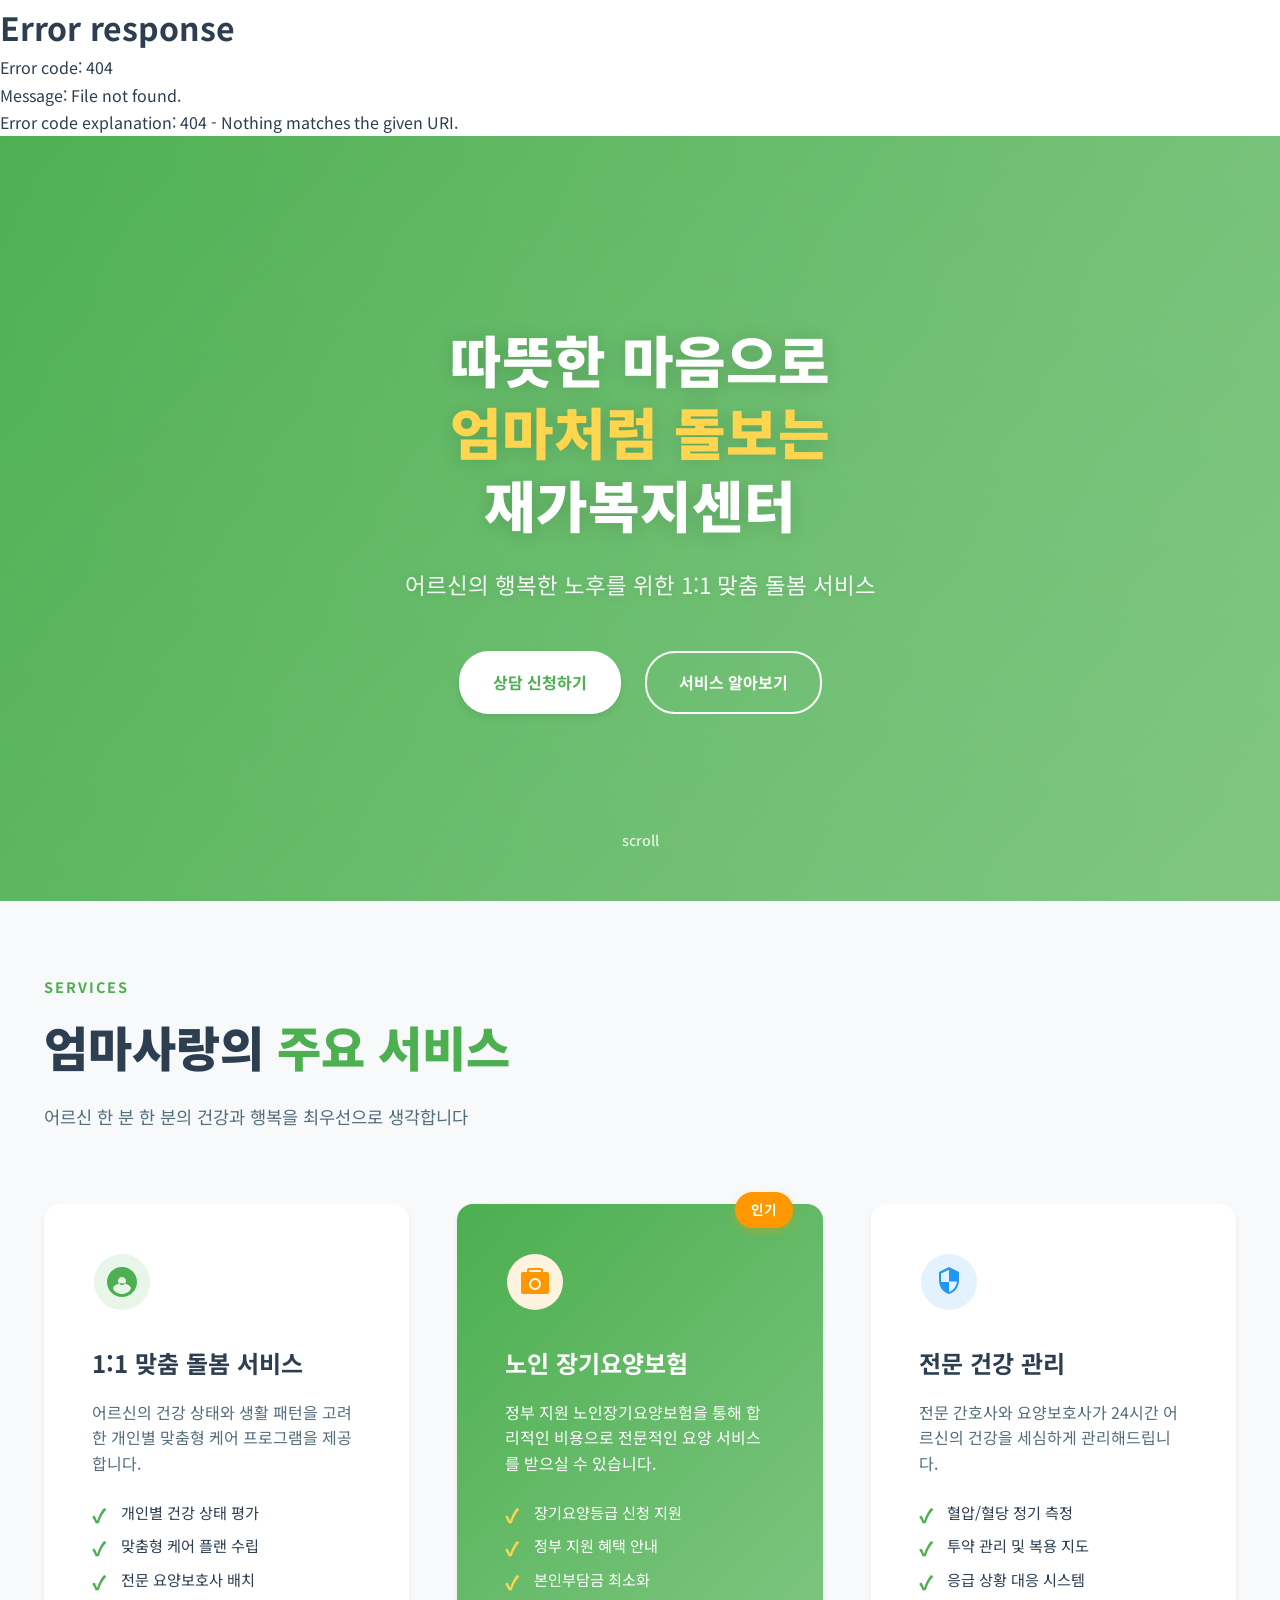
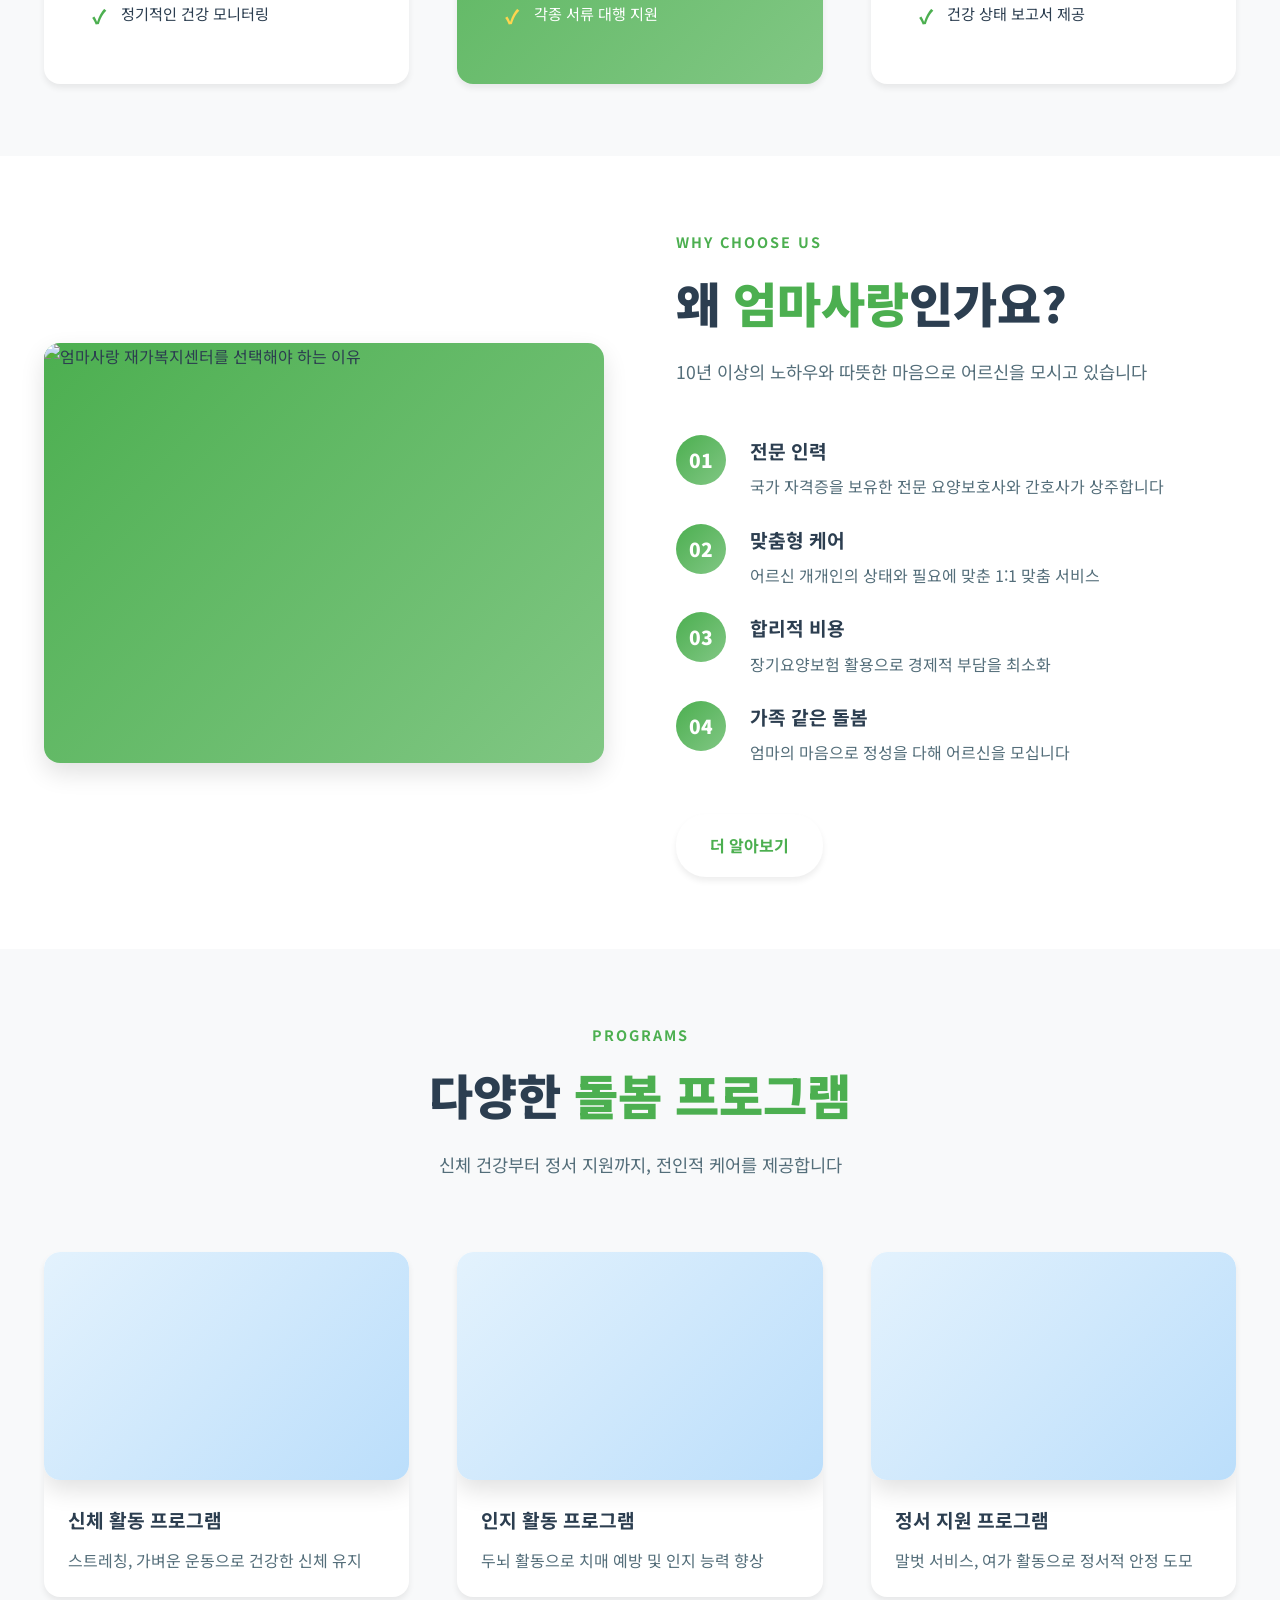
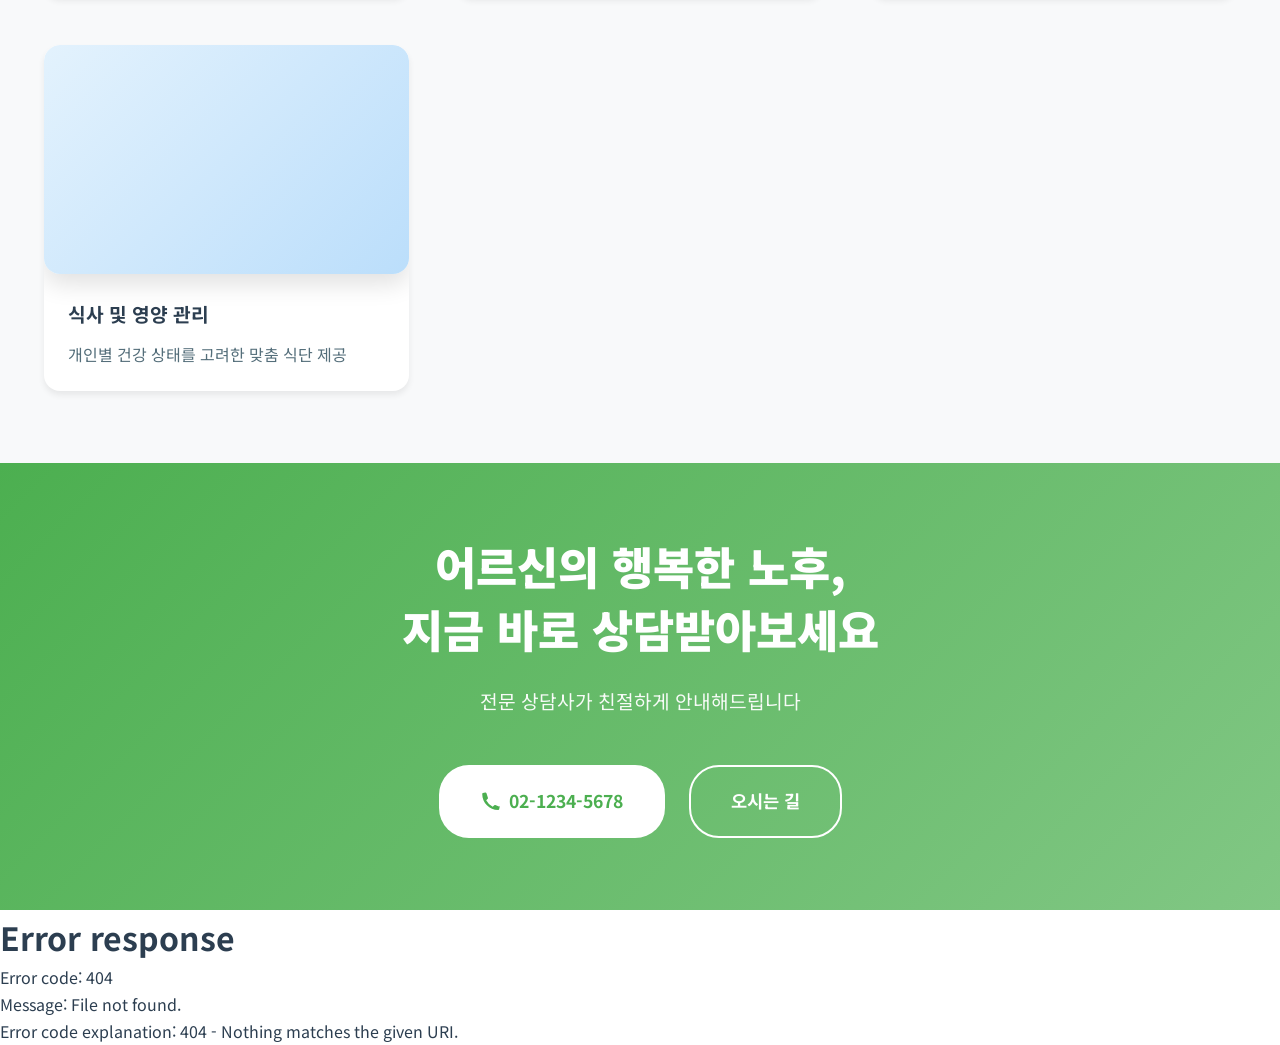
==== index.html @ 3d109913 "first commit" ====
<!DOCTYPE html>
<html lang="ko">
<head>
    <meta charset="UTF-8">
    <meta name="viewport" content="width=device-width, initial-scale=1.0">
    <title>엄마사랑 재가복지센터 - 따뜻한 돌봄, 행복한 노후</title>
    <meta name="description" content="1:1 맞춤 돌봄 서비스, 노인 장기요양보험 전문 센터">
    <link rel="stylesheet" href="css/styles.css">
    <link rel="preconnect" href="https://fonts.googleapis.com">
    <link rel="preconnect" href="https://fonts.gstatic.com" crossorigin>
    <link href="https://fonts.googleapis.com/css2?family=Noto+Sans+KR:wght@400;500;700;900&display=swap" rel="stylesheet">
</head>
<body>
    <!-- 헤더 (공통 컴포넌트: /partials/header.html 을 JS로 삽입) -->
    <div id="site-header"></div>

    <!-- 히어로 섹션 -->
    <section class="hero">
        <div class="hero-overlay"></div>
        <div class="hero-content">
            <h1 class="hero-title">
                따뜻한 마음으로<br>
                <span class="highlight">엄마처럼 돌보는</span><br>
                재가복지센터
            </h1>
            <p class="hero-subtitle">
                어르신의 행복한 노후를 위한 1:1 맞춤 돌봄 서비스
            </p>
            <div class="hero-buttons">
                <a href="/contact" class="btn btn-primary">상담 신청하기</a>
                <a href="/services" class="btn btn-outline">서비스 알아보기</a>
            </div>
        </div>
        <div class="scroll-indicator">
            <span>scroll</span>
        </div>
    </section>

    <!-- 주요 서비스 -->
    <section class="services-section">
        <div class="container">
            <div class="section-header">
                <span class="section-label">Services</span>
                <h2 class="section-title">엄마사랑의 <span class="highlight">주요 서비스</span></h2>
                <p class="section-description">
                    어르신 한 분 한 분의 건강과 행복을 최우선으로 생각합니다
                </p>
            </div>

            <div class="services-grid">
                <div class="service-card">
                    <div class="service-icon">
                        <svg width="60" height="60" viewBox="0 0 60 60" fill="none">
                            <circle cx="30" cy="30" r="28" fill="#E8F5E9"/>
                            <path d="M30 15C21.716 15 15 21.716 15 30C15 38.284 21.716 45 30 45C38.284 45 45 38.284 45 30C45 21.716 38.284 15 30 15ZM30 25C32.209 25 34 26.791 34 29C34 31.209 32.209 33 30 33C27.791 33 26 31.209 26 29C26 26.791 27.791 25 30 25ZM30 42C26 42 22.5 39.75 21 36.5C21.05 33.167 27.333 31.25 30 31.25C32.667 31.25 38.95 33.167 39 36.5C37.5 39.75 34 42 30 42Z" fill="#4CAF50"/>
                        </svg>
                    </div>
                    <h3 class="service-title">1:1 맞춤 돌봄 서비스</h3>
                    <p class="service-description">
                        어르신의 건강 상태와 생활 패턴을 고려한 개인별 맞춤형 케어 프로그램을 제공합니다.
                    </p>
                    <ul class="service-features">
                        <li>개인별 건강 상태 평가</li>
                        <li>맞춤형 케어 플랜 수립</li>
                        <li>전문 요양보호사 배치</li>
                        <li>정기적인 건강 모니터링</li>
                    </ul>
                </div>

                <div class="service-card featured">
                    <div class="featured-badge">인기</div>
                    <div class="service-icon">
                        <svg width="60" height="60" viewBox="0 0 60 60" fill="none">
                            <circle cx="30" cy="30" r="28" fill="#FFF3E0"/>
                            <path d="M42 20H38V18C38 16.895 37.105 16 36 16H24C22.895 16 22 16.895 22 18V20H18C16.895 20 16 20.895 16 22V40C16 41.105 16.895 42 18 42H42C43.105 42 44 41.105 44 40V22C44 20.895 43.105 20 42 20ZM24 18H36V20H24V18ZM30 38C26.686 38 24 35.314 24 32C24 28.686 26.686 26 30 26C33.314 26 36 28.686 36 32C36 35.314 33.314 38 30 38ZM30 28C27.791 28 26 29.791 26 32C26 34.209 27.791 36 30 36C32.209 36 34 34.209 34 32C34 29.791 32.209 28 30 28Z" fill="#FF9800"/>
                        </svg>
                    </div>
                    <h3 class="service-title">노인 장기요양보험</h3>
                    <p class="service-description">
                        정부 지원 노인장기요양보험을 통해 합리적인 비용으로 전문적인 요양 서비스를 받으실 수 있습니다.
                    </p>
                    <ul class="service-features">
                        <li>장기요양등급 신청 지원</li>
                        <li>정부 지원 혜택 안내</li>
                        <li>본인부담금 최소화</li>
                        <li>각종 서류 대행 지원</li>
                    </ul>
                </div>

                <div class="service-card">
                    <div class="service-icon">
                        <svg width="60" height="60" viewBox="0 0 60 60" fill="none">
                            <circle cx="30" cy="30" r="28" fill="#E3F2FD"/>
                            <path d="M30 15L20 20V28C20 34.5 24 40.5 30 42C36 40.5 40 34.5 40 28V20L30 15ZM30 29.5H38C37.5 34 35 38 30 40V30H22V21.5L30 17.75V29.5Z" fill="#2196F3"/>
                        </svg>
                    </div>
                    <h3 class="service-title">전문 건강 관리</h3>
                    <p class="service-description">
                        전문 간호사와 요양보호사가 24시간 어르신의 건강을 세심하게 관리해드립니다.
                    </p>
                    <ul class="service-features">
                        <li>혈압/혈당 정기 측정</li>
                        <li>투약 관리 및 복용 지도</li>
                        <li>응급 상황 대응 시스템</li>
                        <li>건강 상태 보고서 제공</li>
                    </ul>
                </div>
            </div>
        </div>
    </section>

    <!-- 왜 엄마사랑인가 -->
    <section class="why-section">
        <div class="container">
            <div class="why-content">
                <div class="why-image">
                    <div class="image-placeholder">
                        <!-- 여기에 요양보호사와 어르신이 함께 웃고 있는 이미지 -->
                        <img src="images/why-us.jpg" alt="엄마사랑 재가복지센터를 선택해야 하는 이유" class="placeholder-img">
                    </div>
                </div>
                <div class="why-text">
                    <span class="section-label">Why Choose Us</span>
                    <h2 class="section-title">왜 <span class="highlight">엄마사랑</span>인가요?</h2>
                    <p class="section-description">
                        10년 이상의 노하우와 따뜻한 마음으로 어르신을 모시고 있습니다
                    </p>

                    <div class="why-features">
                        <div class="why-feature">
                            <div class="feature-number">01</div>
                            <div class="feature-content">
                                <h4>전문 인력</h4>
                                <p>국가 자격증을 보유한 전문 요양보호사와 간호사가 상주합니다</p>
                            </div>
                        </div>
                        <div class="why-feature">
                            <div class="feature-number">02</div>
                            <div class="feature-content">
                                <h4>맞춤형 케어</h4>
                                <p>어르신 개개인의 상태와 필요에 맞춘 1:1 맞춤 서비스</p>
                            </div>
                        </div>
                        <div class="why-feature">
                            <div class="feature-number">03</div>
                            <div class="feature-content">
                                <h4>합리적 비용</h4>
                                <p>장기요양보험 활용으로 경제적 부담을 최소화</p>
                            </div>
                        </div>
                        <div class="why-feature">
                            <div class="feature-number">04</div>
                            <div class="feature-content">
                                <h4>가족 같은 돌봄</h4>
                                <p>엄마의 마음으로 정성을 다해 어르신을 모십니다</p>
                            </div>
                        </div>
                    </div>

                    <a href="/about" class="btn btn-primary">더 알아보기</a>
                </div>
            </div>
        </div>
    </section>

    <!-- 프로그램 -->
    <section class="programs-section">
        <div class="container">
            <div class="section-header centered">
                <span class="section-label">Programs</span>
                <h2 class="section-title">다양한 <span class="highlight">돌봄 프로그램</span></h2>
                <p class="section-description">
                    신체 건강부터 정서 지원까지, 전인적 케어를 제공합니다
                </p>
            </div>

            <div class="programs-grid">
                <div class="program-card">
                    <div class="program-image">
                        <div class="image-placeholder">
                            <!-- 신체활동 이미지 -->
                        </div>
                    </div>
                    <div class="program-content">
                        <h3>신체 활동 프로그램</h3>
                        <p>스트레칭, 가벼운 운동으로 건강한 신체 유지</p>
                    </div>
                </div>

                <div class="program-card">
                    <div class="program-image">
                        <div class="image-placeholder">
                            <!-- 인지활동 이미지 -->
                        </div>
                    </div>
                    <div class="program-content">
                        <h3>인지 활동 프로그램</h3>
                        <p>두뇌 활동으로 치매 예방 및 인지 능력 향상</p>
                    </div>
                </div>

                <div class="program-card">
                    <div class="program-image">
                        <div class="image-placeholder">
                            <!-- 정서지원 이미지 -->
                        </div>
                    </div>
                    <div class="program-content">
                        <h3>정서 지원 프로그램</h3>
                        <p>말벗 서비스, 여가 활동으로 정서적 안정 도모</p>
                    </div>
                </div>

                <div class="program-card">
                    <div class="program-image">
                        <div class="image-placeholder">
                            <!-- 식사지원 이미지 -->
                        </div>
                    </div>
                    <div class="program-content">
                        <h3>식사 및 영양 관리</h3>
                        <p>개인별 건강 상태를 고려한 맞춤 식단 제공</p>
                    </div>
                </di
            </div>
        </div>
    </section>

    <!-- CTA 섹션 -->
    <section class="cta-section">
        <div class="container">
            <div class="cta-content">
                <h2 class="cta-title">어르신의 행복한 노후,<br>지금 바로 상담받아보세요</h2>
                <p class="cta-description">전문 상담사가 친절하게 안내해드립니다</p>
                <div class="cta-buttons">
                    <a href="tel:02-1234-5678" class="btn btn-large btn-white">
                        <svg width="20" height="20" viewBox="0 0 20 20" fill="currentColor">
                            <path d="M17.924 15.617l-3.588-1.537a1 1 0 00-1.068.165l-1.555 1.555a15.432 15.432 0 01-6.513-6.513l1.555-1.555a1 1 0 00.165-1.068L5.383 2.076a1 1 0 00-1.068-.465L1.924 2.076a1 1 0 00-.689.948c0 8.837 7.163 16 16 16a1 1 0 00.948-.689l.465-2.391a1 1 0 00-.465-1.068z"/>
                        </svg>
                        02-1234-5678
                    </a>
                    <a href="/contact" class="btn btn-large btn-outline-white">오시는 길</a>
                </div>
            </div>
        </div>
    </section>

    <!-- 푸터 (공통 컴포넌트: /partials/footer.html 을 JS로 삽입) -->
    <div id="site-footer"></div>

    <script src="js/script.js"></script>
</body>
</html>
---- css/styles.css ----
/* ========================================
   엄마사랑 재가복지센터 - 메인 스타일시트
   ======================================== */

/* CSS 변수 정의 */
:root {
    /* 색상 팔레트 */
    --primary-color: #4CAF50;        /* 메인 그린 - 생명, 건강 */
    --primary-dark: #388E3C;         /* 진한 그린 */
    --primary-light: #81C784;        /* 연한 그린 */
    --secondary-color: #FF9800;      /* 오렌지 - 따뜻함 */
    --accent-color: #2196F3;         /* 블루 - 신뢰 */

    /* 텍스트 색상 */
    --text-dark: #2C3E50;
    --text-medium: #546E7A;
    --text-light: #78909C;

    /* 배경 색상 */
    --bg-light: #F8F9FA;
    --bg-white: #FFFFFF;
    --bg-gray: #ECEFF1;

    /* 그라데이션 */
    --gradient-primary: linear-gradient(135deg, #4CAF50 0%, #81C784 100%);
    --gradient-warm: linear-gradient(135deg, #FF9800 0%, #FFB74D 100%);

    /* 간격 */
    --spacing-xs: 0.5rem;
    --spacing-sm: 1rem;
    --spacing-md: 1.5rem;
    --spacing-lg: 3rem;
    --spacing-xl: 4.5rem;

    /* 타이포그래피 */
    --font-main: 'Noto Sans KR', -apple-system, BlinkMacSystemFont, sans-serif;

    /* 기타 */
    --border-radius: 8px;
    --border-radius-large: 16px;
    --border-radius-pill: 30px;
    --transition: all 0.3s cubic-bezier(0.4, 0, 0.2, 1);
    --box-shadow: 0 4px 6px rgba(0, 0, 0, 0.07);
    --box-shadow-hover: 0 10px 25px rgba(0, 0, 0, 0.12);
}

/* 리셋 & 기본 스타일 */
* {
    margin: 0;
    padding: 0;
    box-sizing: border-box;
}

html {
    scroll-behavior: smooth;
    font-size: 16px;
}

body {
    font-family: var(--font-main);
    font-size: 1rem;
    line-height: 1.7;
    color: var(--text-dark);
    background-color: var(--bg-white);
    -webkit-font-smoothing: antialiased;
    -moz-osx-font-smoothing: grayscale;
}

img {
    max-width: 100%;
    height: auto;
    display: block;
}

a {
    text-decoration: none;
    color: inherit;
    transition: var(--transition);
}

ul, ol {
    list-style: none;
}

button {
    font-family: inherit;
    border: none;
    cursor: pointer;
    transition: var(--transition);
}

/* 컨테이너 */
.container {
    max-width: 1240px;
    margin: 0 auto;
    padding: 0 var(--spacing-md);
}

/* ========================================
   헤더
   ======================================== */
.site-header {
    position: sticky;
    top: 0;
    z-index: 1000;
    background: var(--bg-white);
    box-shadow: 0 2px 8px rgba(0, 0, 0, 0.08);
    transition: var(--transition);
}

.header-content {
    display: flex;
    justify-content: space-between;
    align-items: center;
    padding: 1.2rem 0;
}

.logo-image {
    height: 80px;
    width: auto;
    object-fit: contain;
}

.main-nav {
    display: flex;
    align-items: center;
}

.nav-menu {
    display: flex;
    gap: 2rem;
}

.nav-link {
    font-size: 1.25rem;
    font-weight: 600;
    color: var(--text-dark);
    padding: 0.5rem 1rem;
    border-radius: var(--border-radius);
    position: relative;
}

.nav-link::after {
    content: '';
    position: absolute;
    bottom: 0;
    left: 50%;
    transform: translateX(-50%) scaleX(0);
    width: 80%;
    height: 3px;
    background: var(--gradient-primary);
    border-radius: 2px;
    transition: transform 0.3s ease;
}

.nav-link:hover, .nav-link.active {
    color: var(--primary-color);
}

.nav-link:hover::after, .nav-link.active::after {
    transform: translateX(-50%) scaleX(1);
}

/* 모바일 메뉴 토글 */
.mobile-menu-toggle {
    display: none;
    flex-direction: column;
    gap: 5px;
    background: transparent;
    padding: 0.5rem;
}

.mobile-menu-toggle span {
    width: 28px;
    height: 3px;
    background: var(--text-dark);
    border-radius: 2px;
    transition: var(--transition);
}

/* ========================================
   히어로 섹션
   ======================================== */
.hero {
    position: relative;
    min-height: 85vh;
    display: flex;
    align-items: center;
    justify-content: center;
    background:
        linear-gradient(135deg, rgba(76, 175, 80, 0.9) 0%, rgba(129, 199, 132, 0.85) 100%),
        url('../images/hero-bg.jpg') center/cover no-repeat;
    background-color: var(--primary-color);
    overflow: hidden;
}

.hero-overlay {
    position: absolute;
    inset: 0;
    background: radial-gradient(circle at top right, rgba(255, 255, 255, 0.1), transparent);
}

.hero-content {
    position: relative;
    z-index: 2;
    text-align: center;
    color: white;
    max-width: 900px;
    padding: var(--spacing-lg) var(--spacing-md);
}

.hero-title {
    font-size: clamp(2rem, 5vw, 3.5rem);
    font-weight: 900;
    line-height: 1.3;
    margin-bottom: var(--spacing-md);
    text-shadow: 0 2px 20px rgba(0, 0, 0, 0.15);
}

.hero-title .highlight {
    position: relative;
    display: inline-block;
    color: #FFD54F;
}

.hero-subtitle {
    font-size: clamp(1.1rem, 2vw, 1.4rem);
    font-weight: 400;
    opacity: 0.95;
    margin-bottom: var(--spacing-lg);
    text-shadow: 0 1px 10px rgba(0, 0, 0, 0.1);
}

.hero-buttons {
    display: flex;
    gap: var(--spacing-md);
    justify-content: center;
    flex-wrap: wrap;
}

.scroll-indicator {
    position: absolute;
    bottom: 3rem;
    left: 50%;
    transform: translateX(-50%);
    color: white;
    font-size: 0.9rem;
    font-weight: 500;
    opacity: 0.8;
    animation: bounce 2s infinite;
}

@keyframes bounce {
    0%, 100% { transform: translateX(-50%) translateY(0); }
    50% { transform: translateX(-50%) translateY(-10px); }
}

/* ========================================
   버튼 스타일
   ======================================== */
.btn {
    display: inline-flex;
    align-items: center;
    gap: 0.5rem;
    padding: 1rem 2rem;
    font-size: 1rem;
    font-weight: 700;
    border-radius: var(--border-radius-pill);
    transition: var(--transition);
    cursor: pointer;
    border: 2px solid transparent;
}

.btn-primary {
    background: var(--bg-white);
    color: var(--primary-color);
    box-shadow: var(--box-shadow);
}

.btn-primary:hover {
    transform: translateY(-2px);
    box-shadow: var(--box-shadow-hover);
    background: var(--primary-light);
    color: white;
}

.btn-outline {
    background: transparent;
    color: white;
    border-color: white;
}

.btn-outline:hover {
    background: white;
    color: var(--primary-color);
}

.btn-large {
    padding: 1.2rem 2.5rem;
    font-size: 1.1rem;
}

.btn-white {
    background: white;
    color: var(--primary-color);
}

.btn-white:hover {
    background: var(--primary-color);
    color: white;
}

.btn-outline-white {
    background: transparent;
    color: white;
    border-color: white;
}

.btn-outline-white:hover {
    background: white;
    color: var(--primary-color);
}

/* ========================================
   섹션 공통 스타일
   ======================================== */
.section-header {
    max-width: 700px;
    margin-bottom: var(--spacing-xl);
}

.section-header.centered {
    text-align: center;
    margin-left: auto;
    margin-right: auto;
}

.section-label {
    display: inline-block;
    font-size: 0.9rem;
    font-weight: 700;
    text-transform: uppercase;
    letter-spacing: 2px;
    color: var(--primary-color);
    margin-bottom: var(--spacing-sm);
}

.section-title {
    font-size: clamp(2rem, 4vw, 3rem);
    font-weight: 900;
    color: var(--text-dark);
    line-height: 1.3;
    margin-bottom: var(--spacing-md);
}

.section-title .highlight {
    color: var(--primary-color);
    position: relative;
}

.section-description {
    font-size: 1.1rem;
    color: var(--text-medium);
    line-height: 1.7;
}

/* ========================================
   서비스 섹션
   ======================================== */
.services-section {
    padding: var(--spacing-xl) 0;
    background: var(--bg-light);
}

.services-grid {
    display: grid;
    grid-template-columns: repeat(auto-fit, minmax(320px, 1fr));
    gap: var(--spacing-lg);
}

.service-card {
    position: relative;
    background: white;
    padding: var(--spacing-lg);
    border-radius: var(--border-radius-large);
    box-shadow: var(--box-shadow);
    transition: var(--transition);
}

.service-card:hover {
    transform: translateY(-8px);
    box-shadow: var(--box-shadow-hover);
}

.service-card.featured {
    background: var(--gradient-primary);
    color: white;
}

.service-card.featured .service-title,
.service-card.featured .service-description,
.service-card.featured .service-features {
    color: white;
}

.featured-badge {
    position: absolute;
    top: -12px;
    right: 30px;
    background: var(--secondary-color);
    color: white;
    padding: 0.4rem 1rem;
    border-radius: var(--border-radius-pill);
    font-size: 0.85rem;
    font-weight: 700;
    box-shadow: 0 4px 10px rgba(255, 152, 0, 0.3);
}

.service-icon {
    margin-bottom: var(--spacing-md);
}

.service-title {
    font-size: 1.5rem;
    font-weight: 700;
    color: var(--text-dark);
    margin-bottom: var(--spacing-sm);
}

.service-description {
    color: var(--text-medium);
    margin-bottom: var(--spacing-md);
    line-height: 1.6;
}

.service-features {
    list-style: none;
    padding: 0;
}

.service-features li {
    position: relative;
    padding-left: 1.8rem;
    margin-bottom: 0.7rem;
    font-size: 0.95rem;
    line-height: 1.5;
}

.service-features li::before {
    content: '✓';
    position: absolute;
    left: 0;
    color: var(--primary-color);
    font-weight: 900;
    font-size: 1.2rem;
}

.service-card.featured .service-features li::before {
    color: #FFD54F;
}

/* ========================================
   왜 엄마사랑인가 섹션
   ======================================== */
.why-section {
    padding: var(--spacing-xl) 0;
    background: white;
}

.why-content {
    display: grid;
    grid-template-columns: 1fr 1fr;
    gap: var(--spacing-xl);
    align-items: center;
}

.why-image {
    position: relative;
}

.image-placeholder {
    width: 100%;
    aspect-ratio: 4/3;
    background: var(--gradient-primary);
    border-radius: var(--border-radius-large);
    overflow: hidden;
    box-shadow: var(--box-shadow-hover);
}

.image-placeholder img {
    width: 100%;
    height: 100%;
    object-fit: cover;
}

.why-features {
    margin-top: var(--spacing-lg);
    margin-bottom: var(--spacing-lg);
    display: flex;
    flex-direction: column;
    gap: var(--spacing-md);
}

.why-feature {
    display: flex;
    gap: var(--spacing-md);
    align-items: flex-start;
}

.feature-number {
    flex-shrink: 0;
    width: 50px;
    height: 50px;
    background: var(--gradient-primary);
    color: white;
    font-size: 1.2rem;
    font-weight: 900;
    border-radius: 50%;
    display: flex;
    align-items: center;
    justify-content: center;
}

.feature-content h4 {
    font-size: 1.2rem;
    font-weight: 700;
    color: var(--text-dark);
    margin-bottom: 0.4rem;
}

.feature-content p {
    color: var(--text-medium);
    line-height: 1.6;
}

/* ========================================
   프로그램 섹션
   ======================================== */
.programs-section {
    padding: var(--spacing-xl) 0;
    background: var(--bg-light);
}

.programs-grid {
    display: grid;
    grid-template-columns: repeat(auto-fit, minmax(280px, 1fr));
    gap: var(--spacing-lg);
}

.program-card {
    background: white;
    border-radius: var(--border-radius-large);
    overflow: hidden;
    box-shadow: var(--box-shadow);
    transition: var(--transition);
}

.program-card:hover {
    transform: translateY(-5px);
    box-shadow: var(--box-shadow-hover);
}

.program-image .image-placeholder {
    width: 100%;
    aspect-ratio: 16/10;
    background: linear-gradient(135deg, #E3F2FD 0%, #BBDEFB 100%);
}

.program-content {
    padding: var(--spacing-md);
}

.program-content h3 {
    font-size: 1.2rem;
    font-weight: 700;
    color: var(--text-dark);
    margin-bottom: 0.7rem;
}

.program-content p {
    color: var(--text-medium);
    line-height: 1.6;
}

/* ========================================
   CTA 섹션
   ======================================== */
.cta-section {
    padding: var(--spacing-xl) 0;
    background: var(--gradient-primary);
    color: white;
    text-align: center;
}

.cta-title {
    font-size: clamp(2rem, 4vw, 2.8rem);
    font-weight: 900;
    margin-bottom: var(--spacing-md);
    line-height: 1.4;
}

.cta-description {
    font-size: 1.2rem;
    opacity: 0.95;
    margin-bottom: var(--spacing-lg);
}

.cta-buttons {
    display: flex;
    gap: var(--spacing-md);
    justify-content: center;
    flex-wrap: wrap;
}

/* ========================================
   푸터
   ======================================== */
.site-footer {
    background: var(--text-dark);
    color: white;
    padding: var(--spacing-xl) 0 var(--spacing-md);
}

.footer-content {
    display: grid;
    grid-template-columns: repeat(auto-fit, minmax(250px, 1fr));
    gap: var(--spacing-lg);
    margin-bottom: var(--spacing-lg);
}

.footer-logo {
    height: 45px;
    width: auto;
    margin-bottom: var(--spacing-md);
    filter: brightness(0) invert(1);
}

.footer-slogan {
    color: rgba(255, 255, 255, 0.8);
    font-size: 0.95rem;
}

.footer-contact h4,
.footer-address h4,
.footer-hours h4 {
    font-size: 1.1rem;
    font-weight: 700;
    margin-bottom: var(--spacing-md);
    color: var(--primary-light);
}

.footer-contact p,
.footer-address p,
.footer-hours p {
    color: rgba(255, 255, 255, 0.8);
    margin-bottom: 0.5rem;
    line-height: 1.6;
}

.footer-bottom {
    text-align: center;
    padding-top: var(--spacing-md);
    border-top: 1px solid rgba(255, 255, 255, 0.1);
    color: rgba(255, 255, 255, 0.6);
    font-size: 0.9rem;
}

/* ========================================
   반응형 디자인
   ======================================== */

/* 태블릿 */
@media (max-width: 921px) {
    html {
        font-size: 15px;
    }

    .nav-menu {
        display: none;
    }

    .mobile-menu-toggle {
        display: flex;
    }

    .hero {
        min-height: 70vh;
    }

    .why-content {
        grid-template-columns: 1fr;
    }

    .programs-grid {
        grid-template-columns: repeat(auto-fit, minmax(250px, 1fr));
    }

    .footer-content {
        grid-template-columns: repeat(2, 1fr);
    }
}

/* 모바일 */
@media (max-width: 544px) {
    html {
        font-size: 14px;
    }

    .container {
        padding: 0 var(--spacing-sm);
    }

    .header-content {
        padding: 1rem 0;
    }

    .logo-image {
        height: 60px;
    }

    .hero {
        min-height: 60vh;
    }

    .hero-content {
        padding: var(--spacing-md) var(--spacing-sm);
    }

    .hero-buttons {
        flex-direction: column;
        width: 100%;
    }

    .btn {
        width: 100%;
        justify-content: center;
    }

    .section-header {
        margin-bottom: var(--spacing-md);
    }

    .services-section,
    .why-section,
    .programs-section,
    .cta-section {
        padding: var(--spacing-md) 0;
    }

    .services-grid {
        grid-template-columns: 1fr;
        gap: var(--spacing-md);
    }

    .why-features {
        gap: var(--spacing-sm);
    }

    .programs-grid {
        grid-template-columns: 1fr;
        gap: var(--spacing-md);
    }

    .footer-content {
        grid-template-columns: 1fr;
        gap: var(--spacing-md);
    }

    .cta-buttons {
        flex-direction: column;
        width: 100%;
    }
}

/* ========================================
   유틸리티 클래스
   ======================================== */
.text-center {
    text-align: center;
}

.mb-0 { margin-bottom: 0 !important; }
.mb-1 { margin-bottom: var(--spacing-sm) !important; }
.mb-2 { margin-bottom: var(--spacing-md) !important; }
.mb-3 { margin-bottom: var(--spacing-lg) !important; }

.mt-0 { margin-top: 0 !important; }
.mt-1 { margin-top: var(--spacing-sm) !important; }
.mt-2 { margin-top: var(--spacing-md) !important; }
.mt-3 { margin-top: var(--spacing-lg) !important; }
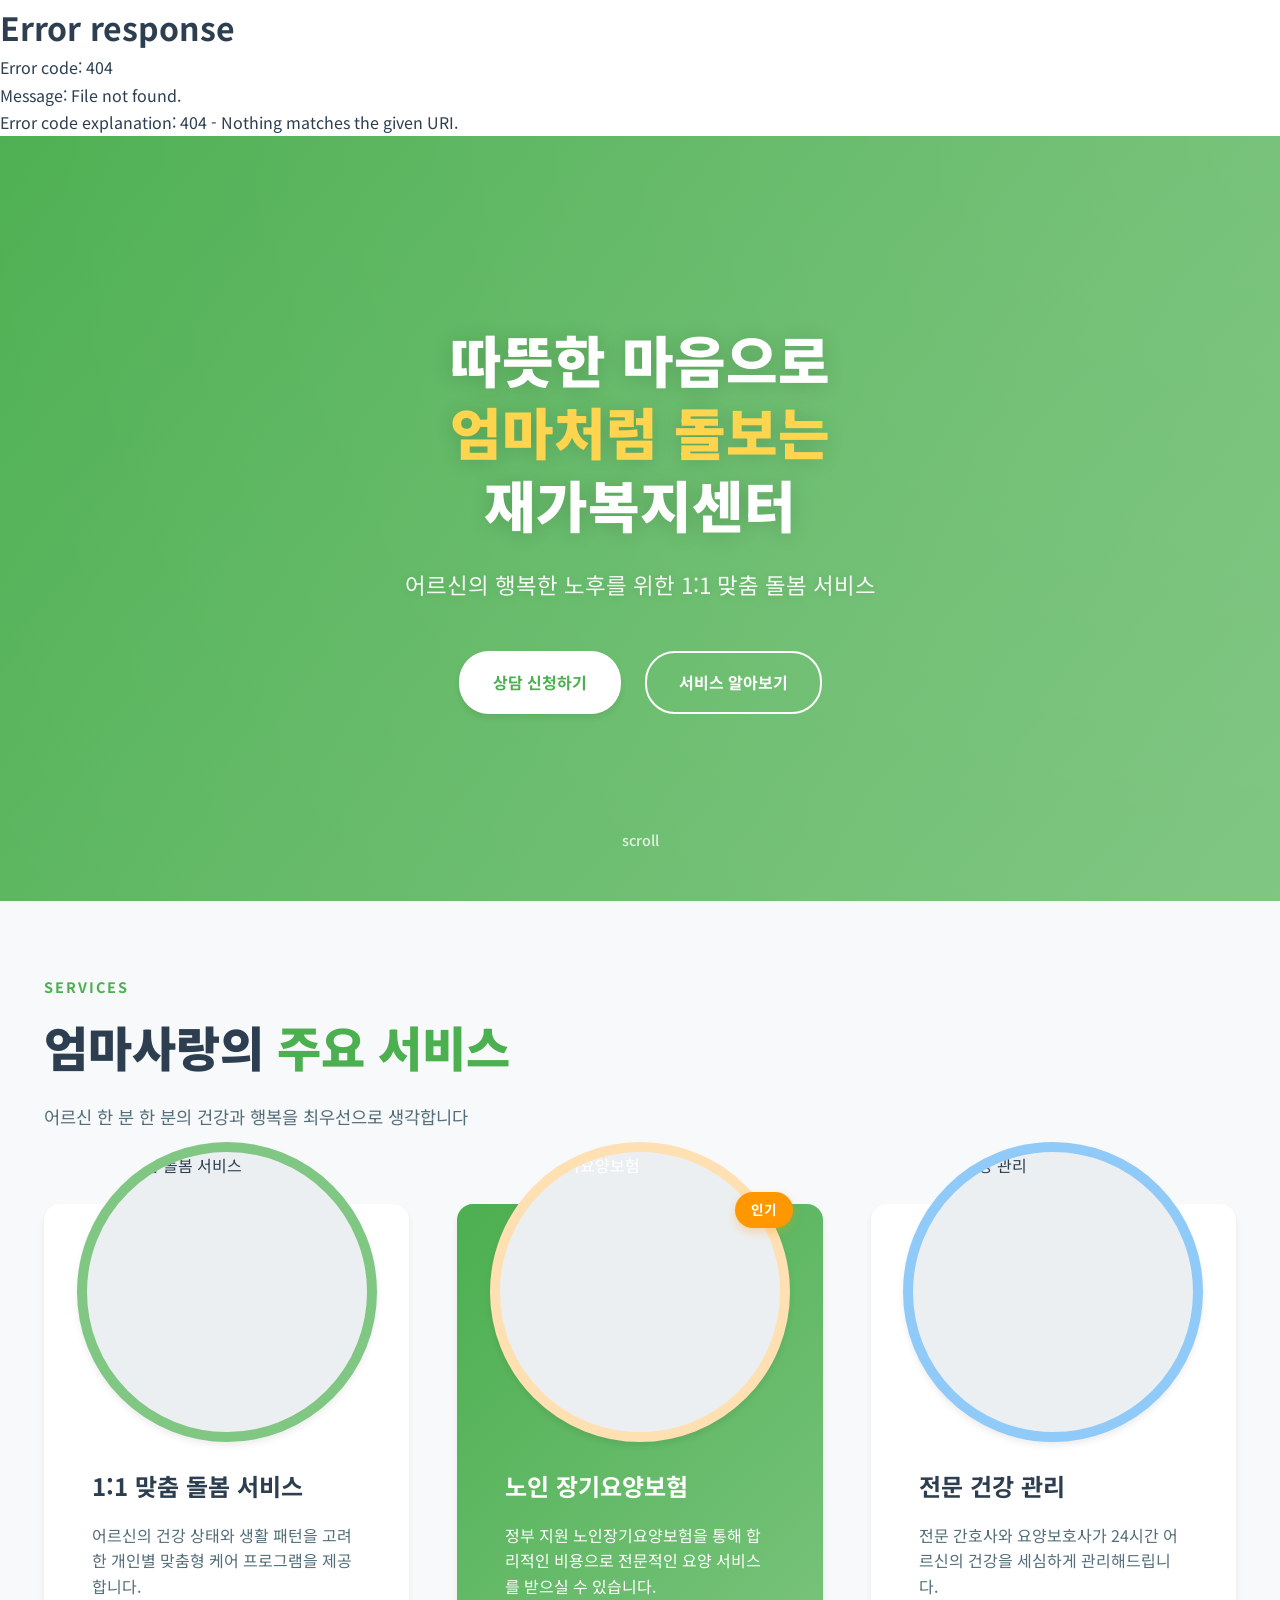
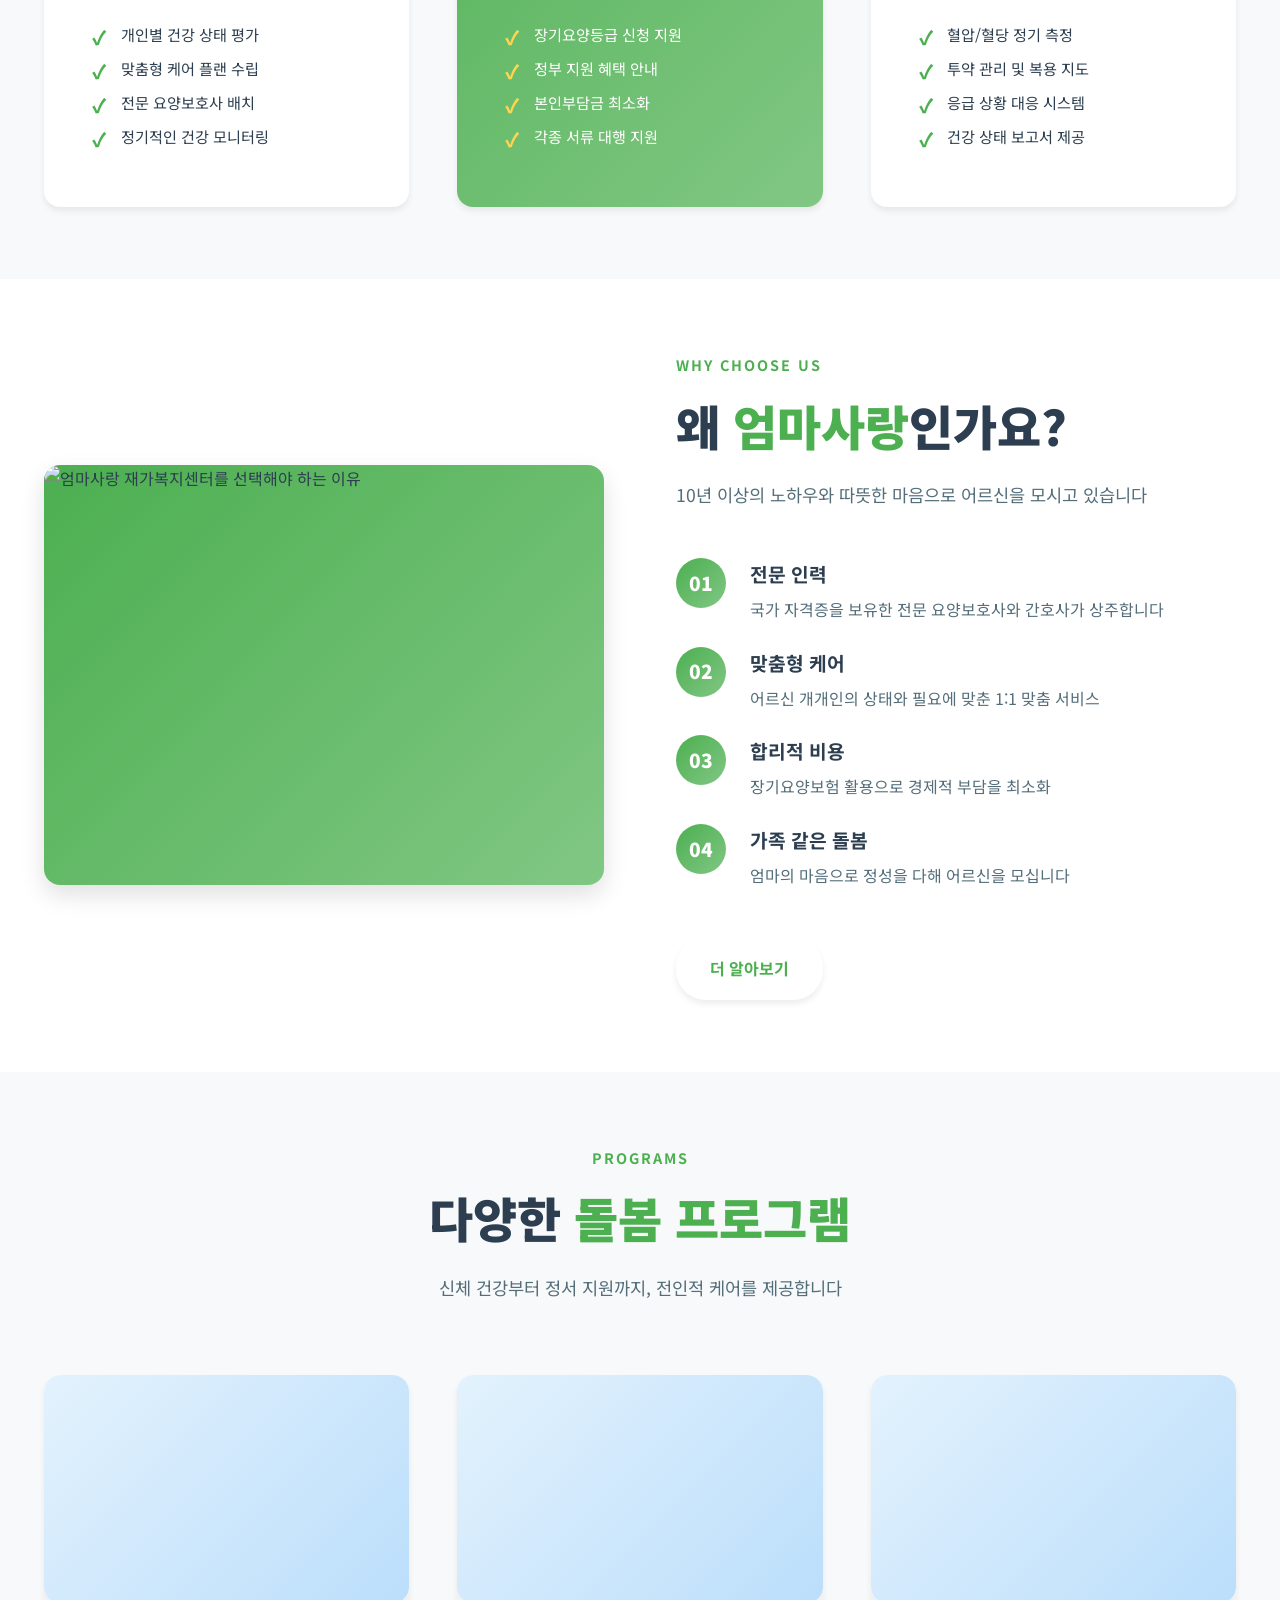
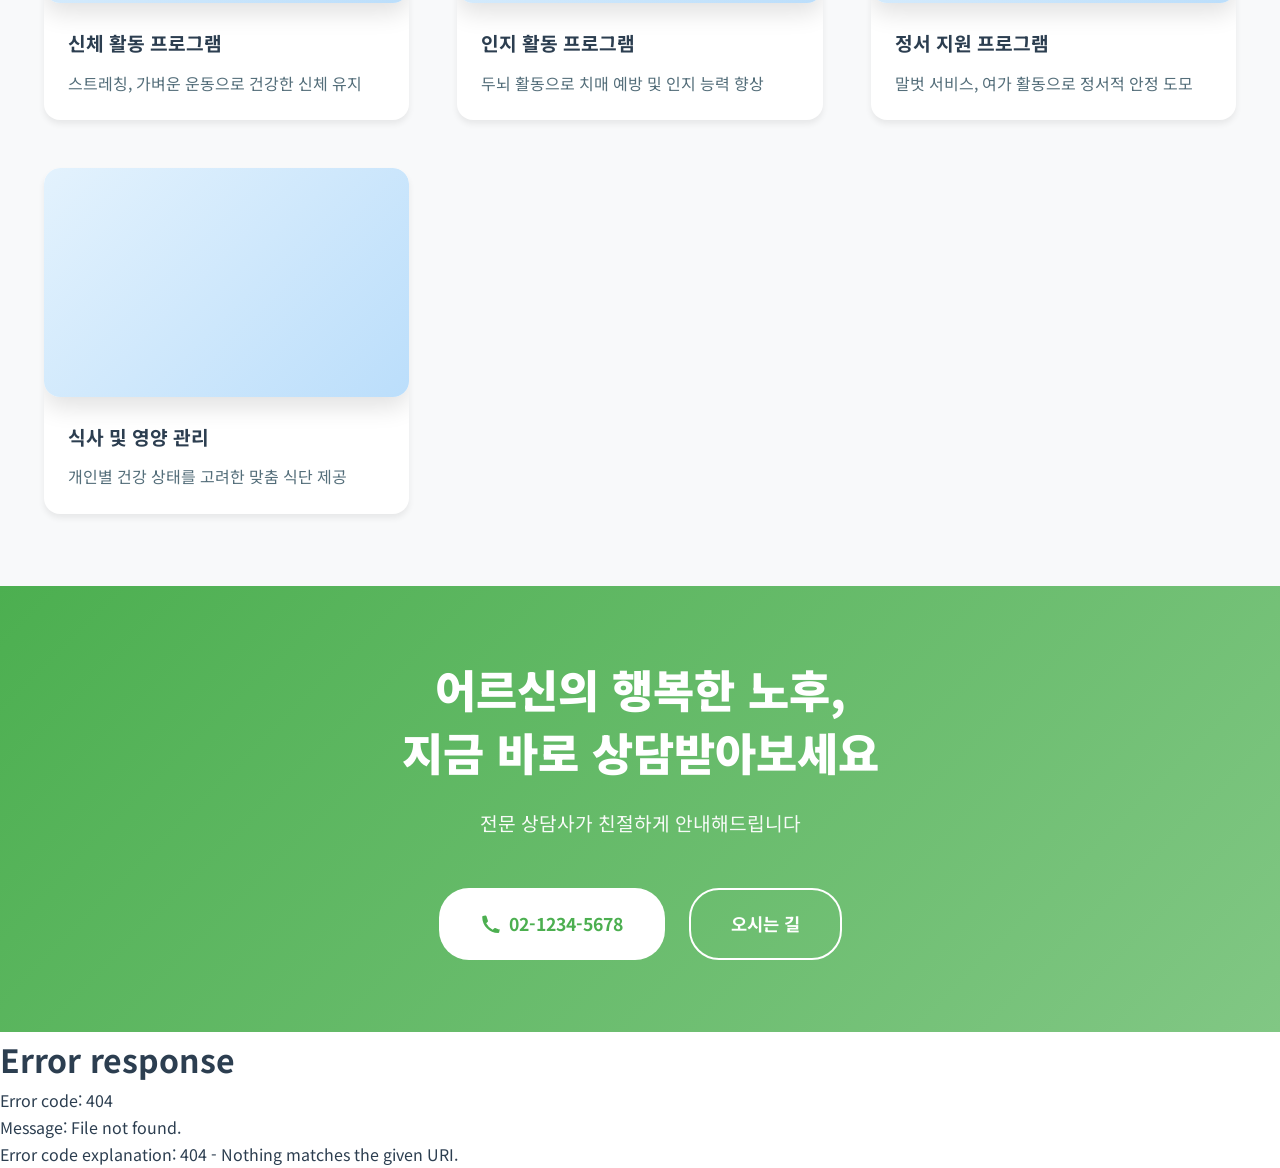
==== commit b4318c5a: "fix : 메인 화면 동그라미 테두리 안에 이미지 넣을수 있게 변경" ====
--- a/index.html
+++ b/index.html
@@ -49,11 +49,9 @@
 
             <div class="services-grid">
                 <div class="service-card">
-                    <div class="service-icon">
-                        <svg width="60" height="60" viewBox="0 0 60 60" fill="none">
-                            <circle cx="30" cy="30" r="28" fill="#E8F5E9"/>
-                            <path d="M30 15C21.716 15 15 21.716 15 30C15 38.284 21.716 45 30 45C38.284 45 45 38.284 45 30C45 21.716 38.284 15 30 15ZM30 25C32.209 25 34 26.791 34 29C34 31.209 32.209 33 30 33C27.791 33 26 31.209 26 29C26 26.791 27.791 25 30 25ZM30 42C26 42 22.5 39.75 21 36.5C21.05 33.167 27.333 31.25 30 31.25C32.667 31.25 38.95 33.167 39 36.5C37.5 39.75 34 42 30 42Z" fill="#4CAF50"/>
-                        </svg>
+                    <div class="service-image ring-green">
+                        <!-- 사진 추가: images/service-1.jpg (정사각형 권장) -->
+                        <img src="images/service-1.jpg" alt="1:1 맞춤 돌봄 서비스">
                     </div>
                     <h3 class="service-title">1:1 맞춤 돌봄 서비스</h3>
                     <p class="service-description">
@@ -69,11 +67,9 @@
 
                 <div class="service-card featured">
                     <div class="featured-badge">인기</div>
-                    <div class="service-icon">
-                        <svg width="60" height="60" viewBox="0 0 60 60" fill="none">
-                            <circle cx="30" cy="30" r="28" fill="#FFF3E0"/>
-                            <path d="M42 20H38V18C38 16.895 37.105 16 36 16H24C22.895 16 22 16.895 22 18V20H18C16.895 20 16 20.895 16 22V40C16 41.105 16.895 42 18 42H42C43.105 42 44 41.105 44 40V22C44 20.895 43.105 20 42 20ZM24 18H36V20H24V18ZM30 38C26.686 38 24 35.314 24 32C24 28.686 26.686 26 30 26C33.314 26 36 28.686 36 32C36 35.314 33.314 38 30 38ZM30 28C27.791 28 26 29.791 26 32C26 34.209 27.791 36 30 36C32.209 36 34 34.209 34 32C34 29.791 32.209 28 30 28Z" fill="#FF9800"/>
-                        </svg>
+                    <div class="service-image ring-cream">
+                        <!-- 사진 추가: images/service-2.jpg (정사각형 권장) -->
+                        <img src="images/service-2.jpg" alt="노인 장기요양보험">
                     </div>
                     <h3 class="service-title">노인 장기요양보험</h3>
                     <p class="service-description">
@@ -88,11 +84,9 @@
                 </div>
 
                 <div class="service-card">
-                    <div class="service-icon">
-                        <svg width="60" height="60" viewBox="0 0 60 60" fill="none">
-                            <circle cx="30" cy="30" r="28" fill="#E3F2FD"/>
-                            <path d="M30 15L20 20V28C20 34.5 24 40.5 30 42C36 40.5 40 34.5 40 28V20L30 15ZM30 29.5H38C37.5 34 35 38 30 40V30H22V21.5L30 17.75V29.5Z" fill="#2196F3"/>
-                        </svg>
+                    <div class="service-image ring-blue">
+                        <!-- 사진 추가: images/service-3.jpg (정사각형 권장) -->
+                        <img src="images/service-3.jpg" alt="전문 건강 관리">
                     </div>
                     <h3 class="service-title">전문 건강 관리</h3>
                     <p class="service-description">
@@ -221,7 +215,7 @@
                         <h3>식사 및 영양 관리</h3>
                         <p>개인별 건강 상태를 고려한 맞춤 식단 제공</p>
                     </div>
-                </di
+                </div>
             </div>
         </div>
     </section>
--- a/css/styles.css
+++ b/css/styles.css
@@ -405,6 +405,7 @@
 
 .featured-badge {
     position: absolute;
+    z-index: 2;
     top: -12px;
     right: 30px;
     background: var(--secondary-color);
@@ -418,6 +419,44 @@
 
 .service-icon {
     margin-bottom: var(--spacing-md);
+}
+
+/* 서비스 카드 원형 사진 (이미지 캡쳐 디자인 - 카드 위로 돌출) */
+.service-image {
+    position: relative;
+    z-index: 1;
+    /* 원이 카드 콘텐츠 폭보다 커도 카드 정중앙에 고정 (margin:auto 는 이 경우 중앙정렬 실패) */
+    left: 50%;
+    transform: translateX(-50%);
+    width: 300px;
+    height: 300px;
+    /* 음수 위 여백 → 원형 윗부분이 카드 밖으로 튀어나옴 */
+    margin: -110px 0 var(--spacing-md);
+    border-radius: 50%;
+    overflow: hidden;
+    border: 10px solid var(--primary-light);
+    background: var(--bg-gray);
+    box-shadow: var(--box-shadow);
+}
+
+.service-image img {
+    width: 100%;
+    height: 100%;
+    object-fit: cover;
+    display: block;
+}
+
+.service-image.ring-green { border-color: #81C784; }
+.service-image.ring-blue  { border-color: #90CAF9; }
+.service-image.ring-cream { border-color: #FFE0B2; }
+
+@media (max-width: 544px) {
+    .service-image {
+        width: 240px;
+        height: 240px;
+        margin-top: -80px;
+        border-width: 7px;
+    }
 }
 
 .service-title {
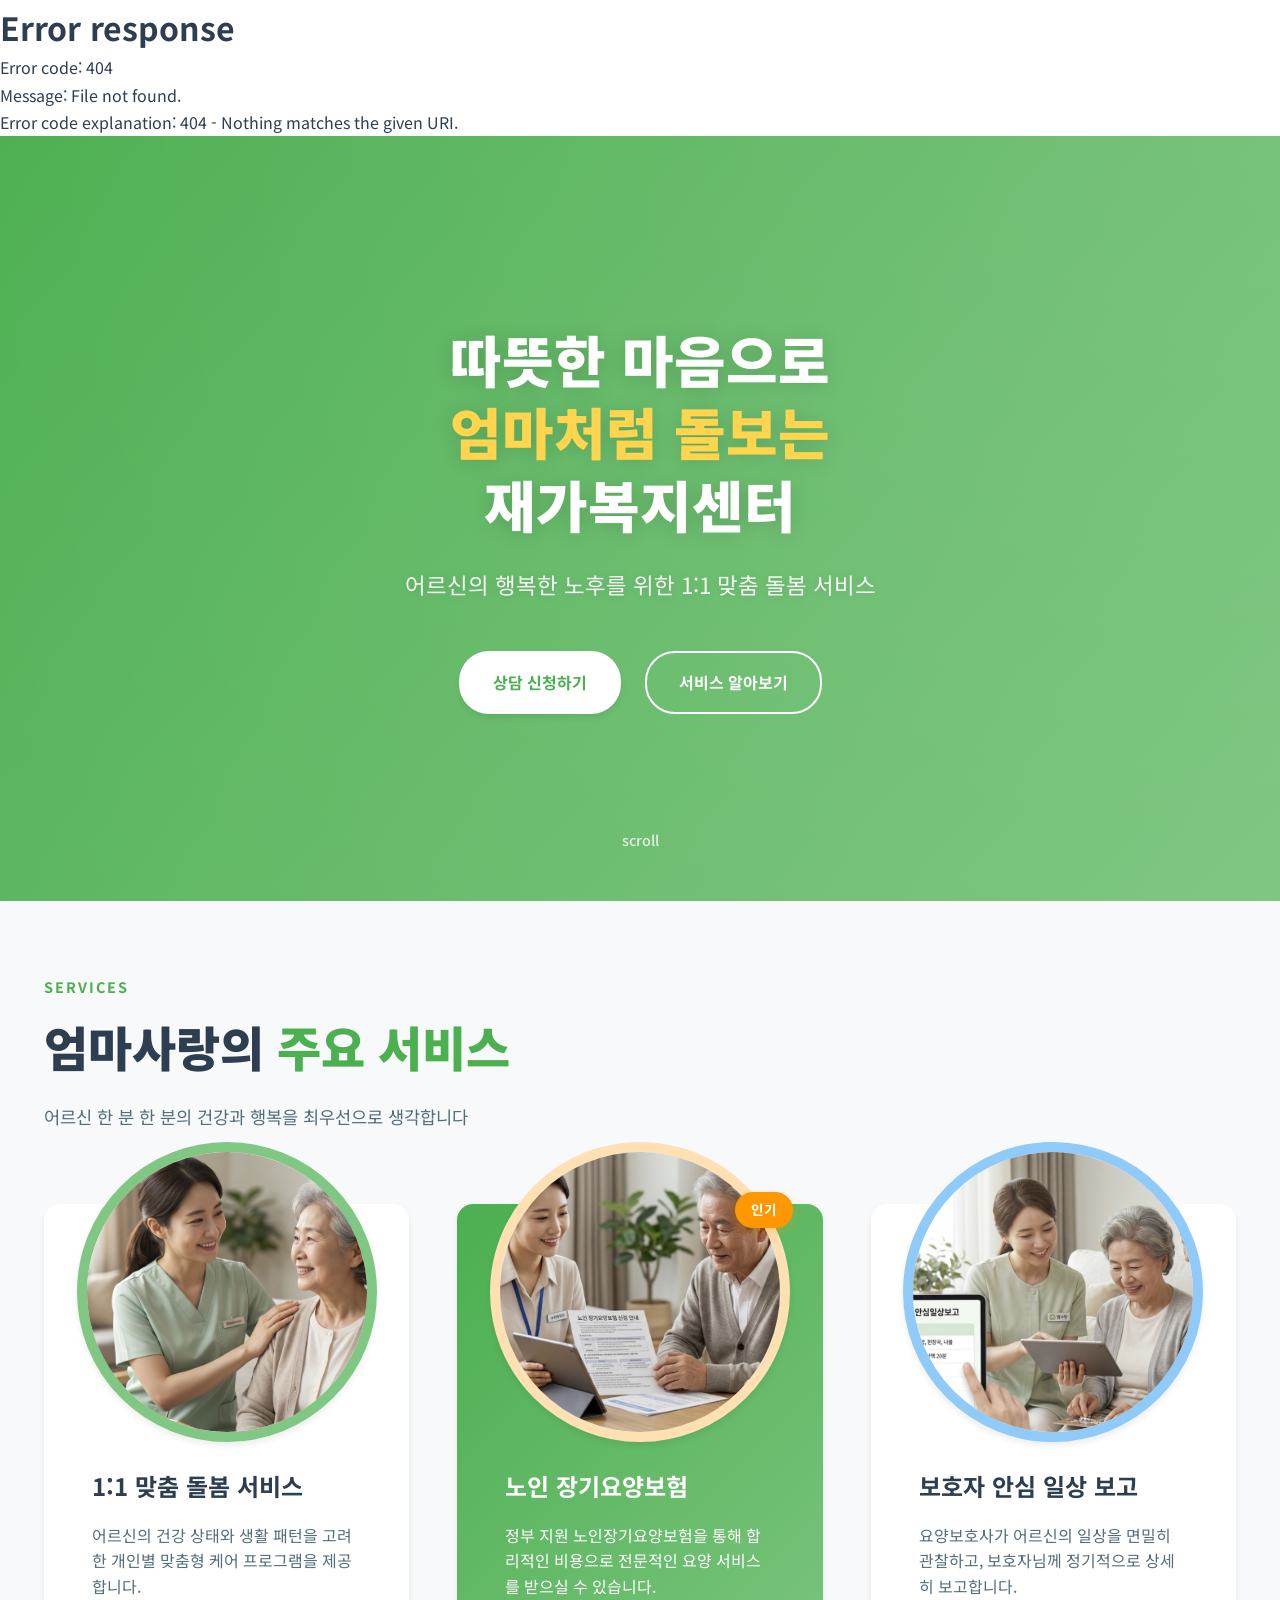
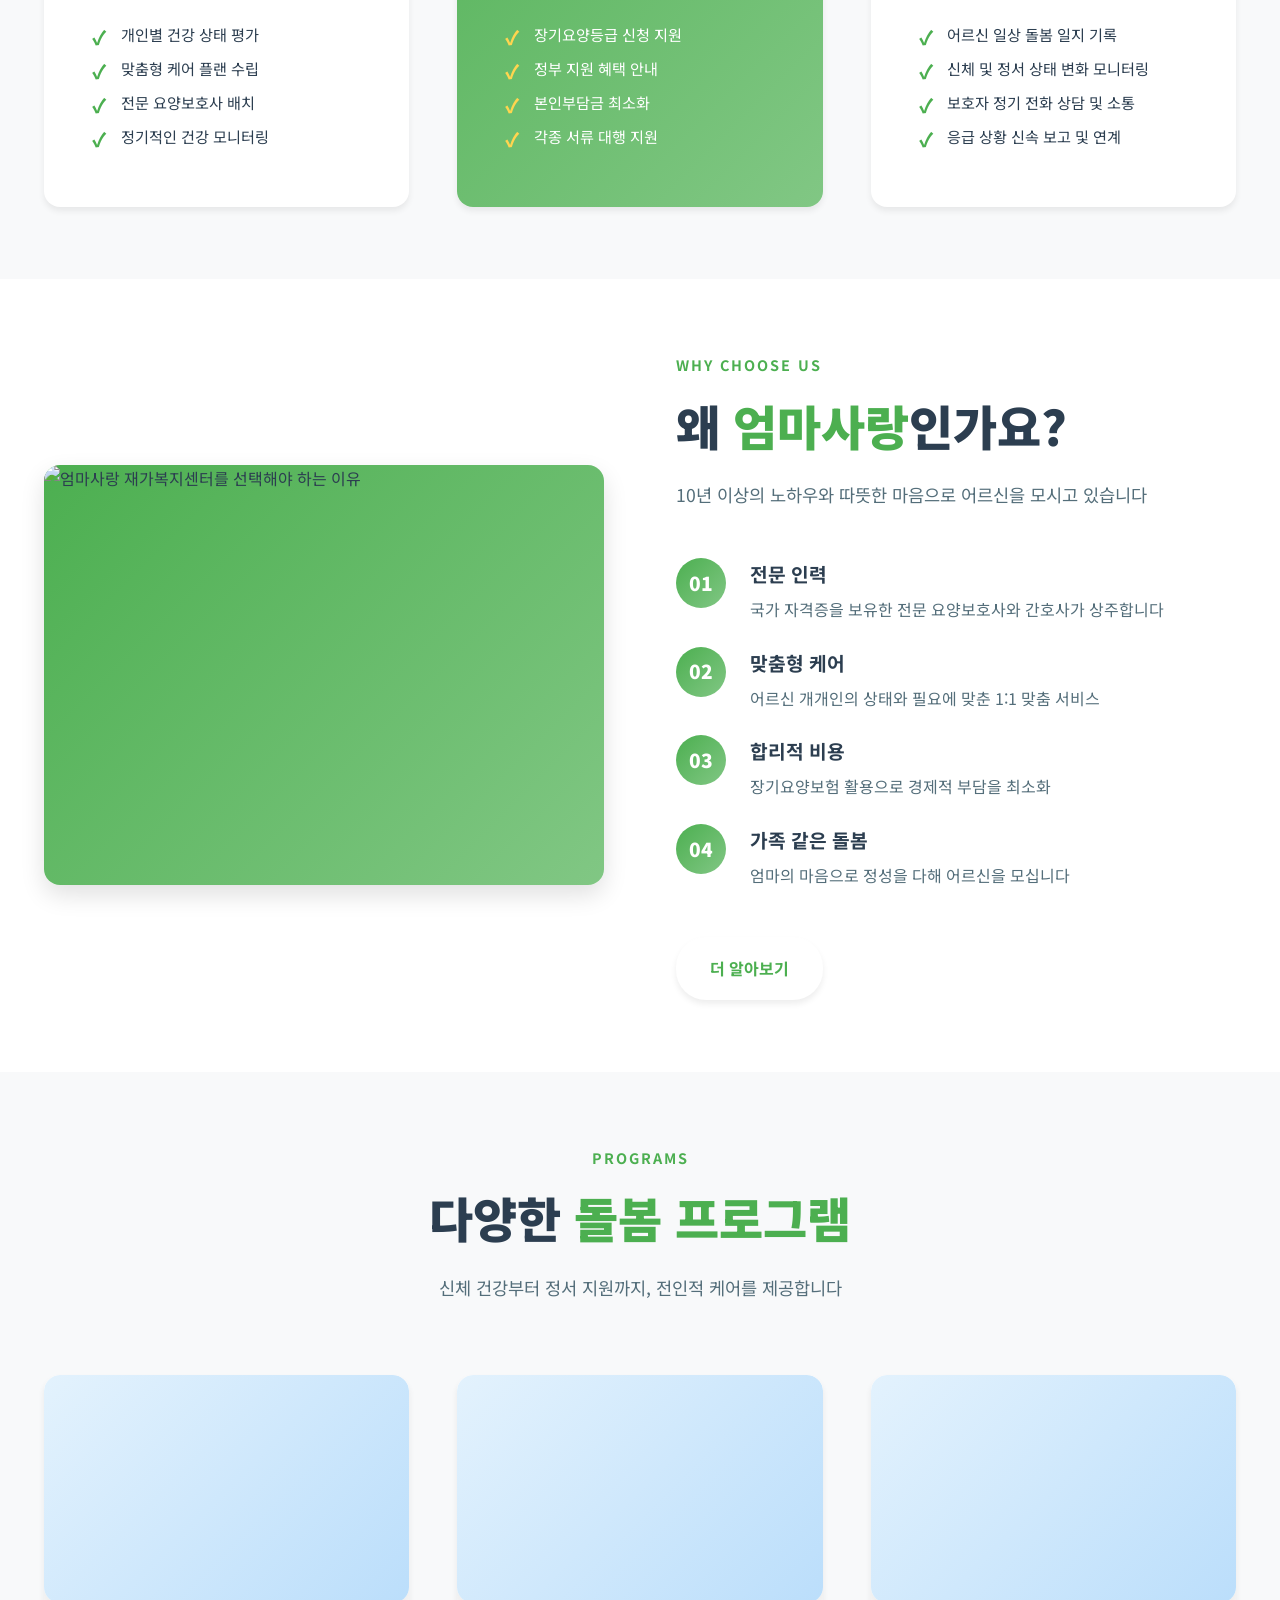
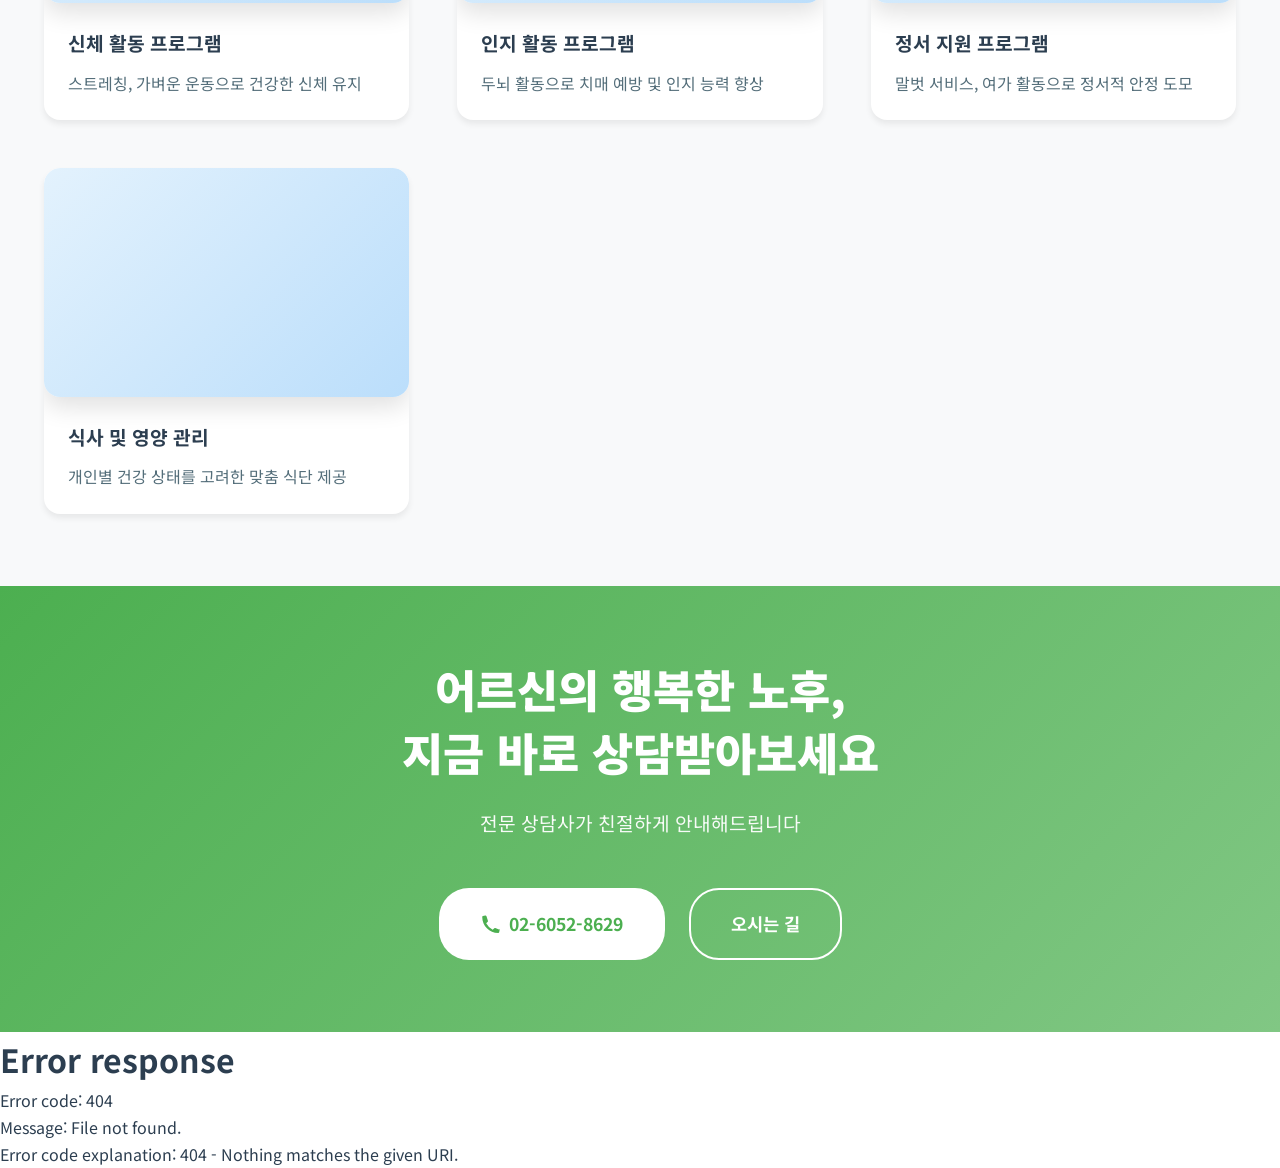
==== commit 804cc247: "fix" ====
--- a/index.html
+++ b/index.html
@@ -50,8 +50,7 @@
             <div class="services-grid">
                 <div class="service-card">
                     <div class="service-image ring-green">
-                        <!-- 사진 추가: images/service-1.jpg (정사각형 권장) -->
-                        <img src="images/service-1.jpg" alt="1:1 맞춤 돌봄 서비스">
+                        <img src="images/index_01.jpeg" alt="1:1 맞춤 돌봄 서비스">
                     </div>
                     <h3 class="service-title">1:1 맞춤 돌봄 서비스</h3>
                     <p class="service-description">
@@ -68,8 +67,7 @@
                 <div class="service-card featured">
                     <div class="featured-badge">인기</div>
                     <div class="service-image ring-cream">
-                        <!-- 사진 추가: images/service-2.jpg (정사각형 권장) -->
-                        <img src="images/service-2.jpg" alt="노인 장기요양보험">
+                        <img src="images/index_02.jpeg" alt="노인 장기요양보험">
                     </div>
                     <h3 class="service-title">노인 장기요양보험</h3>
                     <p class="service-description">
@@ -85,18 +83,17 @@
 
                 <div class="service-card">
                     <div class="service-image ring-blue">
-                        <!-- 사진 추가: images/service-3.jpg (정사각형 권장) -->
-                        <img src="images/service-3.jpg" alt="전문 건강 관리">
-                    </div>
-                    <h3 class="service-title">전문 건강 관리</h3>
+                        <img src="images/index_03.jpeg" alt="보호자 안심 일상 보고">
+                    </div>
+                    <h3 class="service-title">보호자 안심 일상 보고</h3>
                     <p class="service-description">
-                        전문 간호사와 요양보호사가 24시간 어르신의 건강을 세심하게 관리해드립니다.
+                        요양보호사가 어르신의 일상을 면밀히 관찰하고, 보호자님께 정기적으로 상세히 보고합니다.
                     </p>
                     <ul class="service-features">
-                        <li>혈압/혈당 정기 측정</li>
-                        <li>투약 관리 및 복용 지도</li>
-                        <li>응급 상황 대응 시스템</li>
-                        <li>건강 상태 보고서 제공</li>
+                        <li>어르신 일상 돌봄 일지 기록</li>
+                        <li>신체 및 정서 상태 변화 모니터링</li>
+                        <li>보호자 정기 전화 상담 및 소통</li>
+                        <li>응급 상황 신속 보고 및 연계</li>
                     </ul>
                 </div>
             </div>
@@ -227,11 +224,11 @@
                 <h2 class="cta-title">어르신의 행복한 노후,<br>지금 바로 상담받아보세요</h2>
                 <p class="cta-description">전문 상담사가 친절하게 안내해드립니다</p>
                 <div class="cta-buttons">
-                    <a href="tel:02-1234-5678" class="btn btn-large btn-white">
+                    <a href="tel:02-6052-8629" class="btn btn-large btn-white">
                         <svg width="20" height="20" viewBox="0 0 20 20" fill="currentColor">
                             <path d="M17.924 15.617l-3.588-1.537a1 1 0 00-1.068.165l-1.555 1.555a15.432 15.432 0 01-6.513-6.513l1.555-1.555a1 1 0 00.165-1.068L5.383 2.076a1 1 0 00-1.068-.465L1.924 2.076a1 1 0 00-.689.948c0 8.837 7.163 16 16 16a1 1 0 00.948-.689l.465-2.391a1 1 0 00-.465-1.068z"/>
                         </svg>
-                        02-1234-5678
+                        02-6052-8629
                     </a>
                     <a href="/contact" class="btn btn-large btn-outline-white">오시는 길</a>
                 </div>
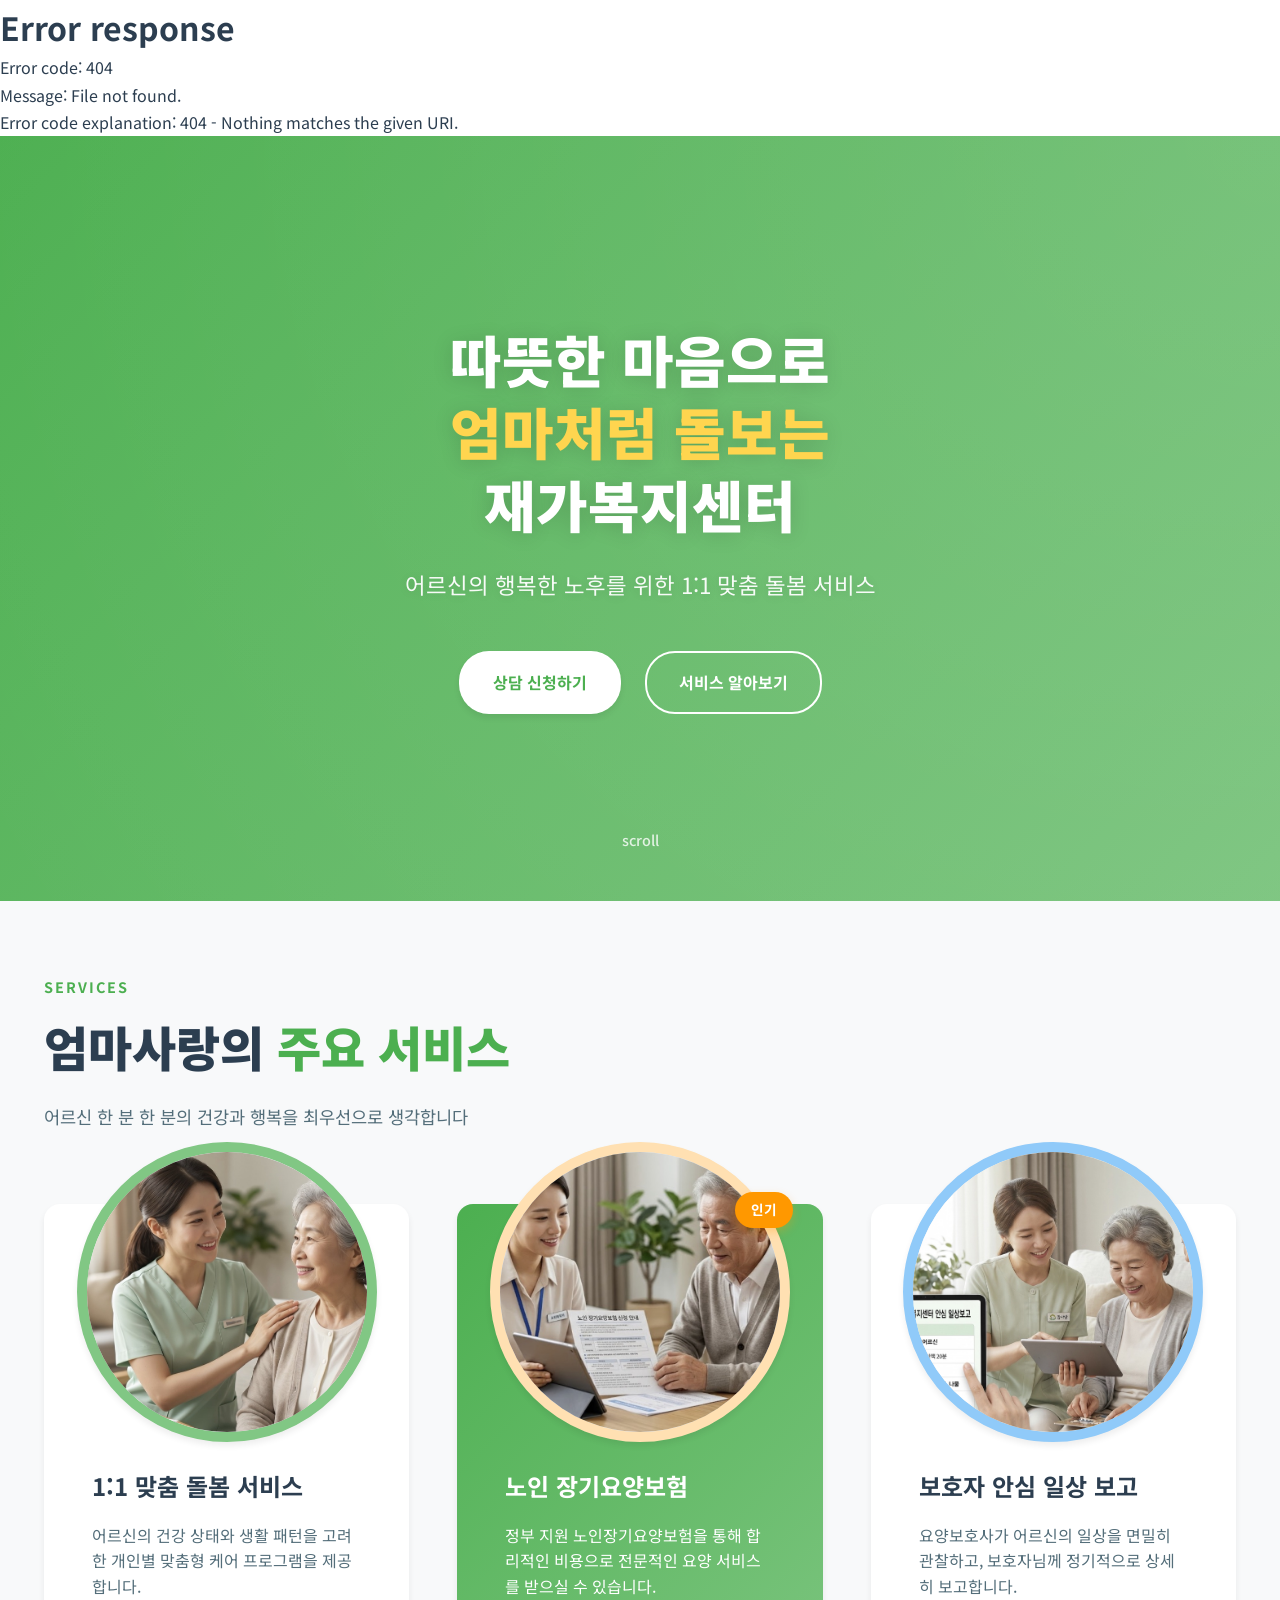
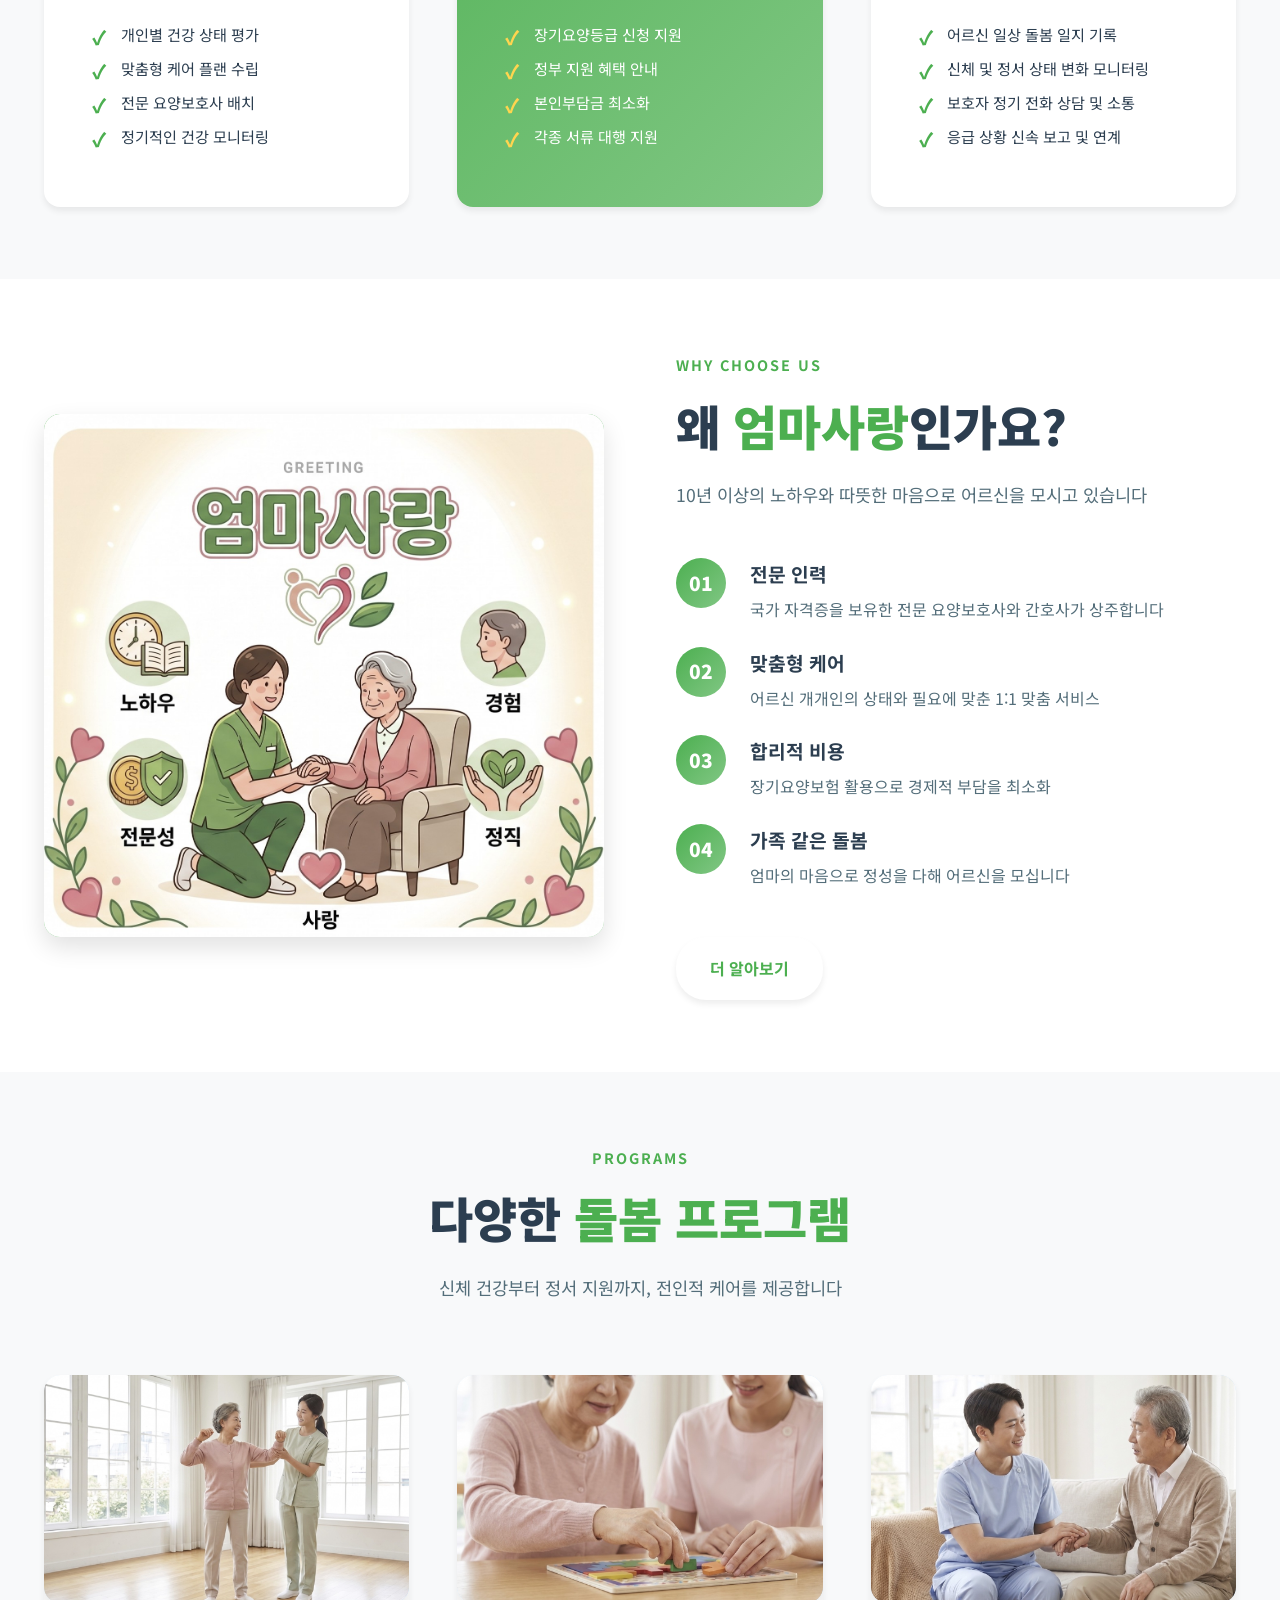
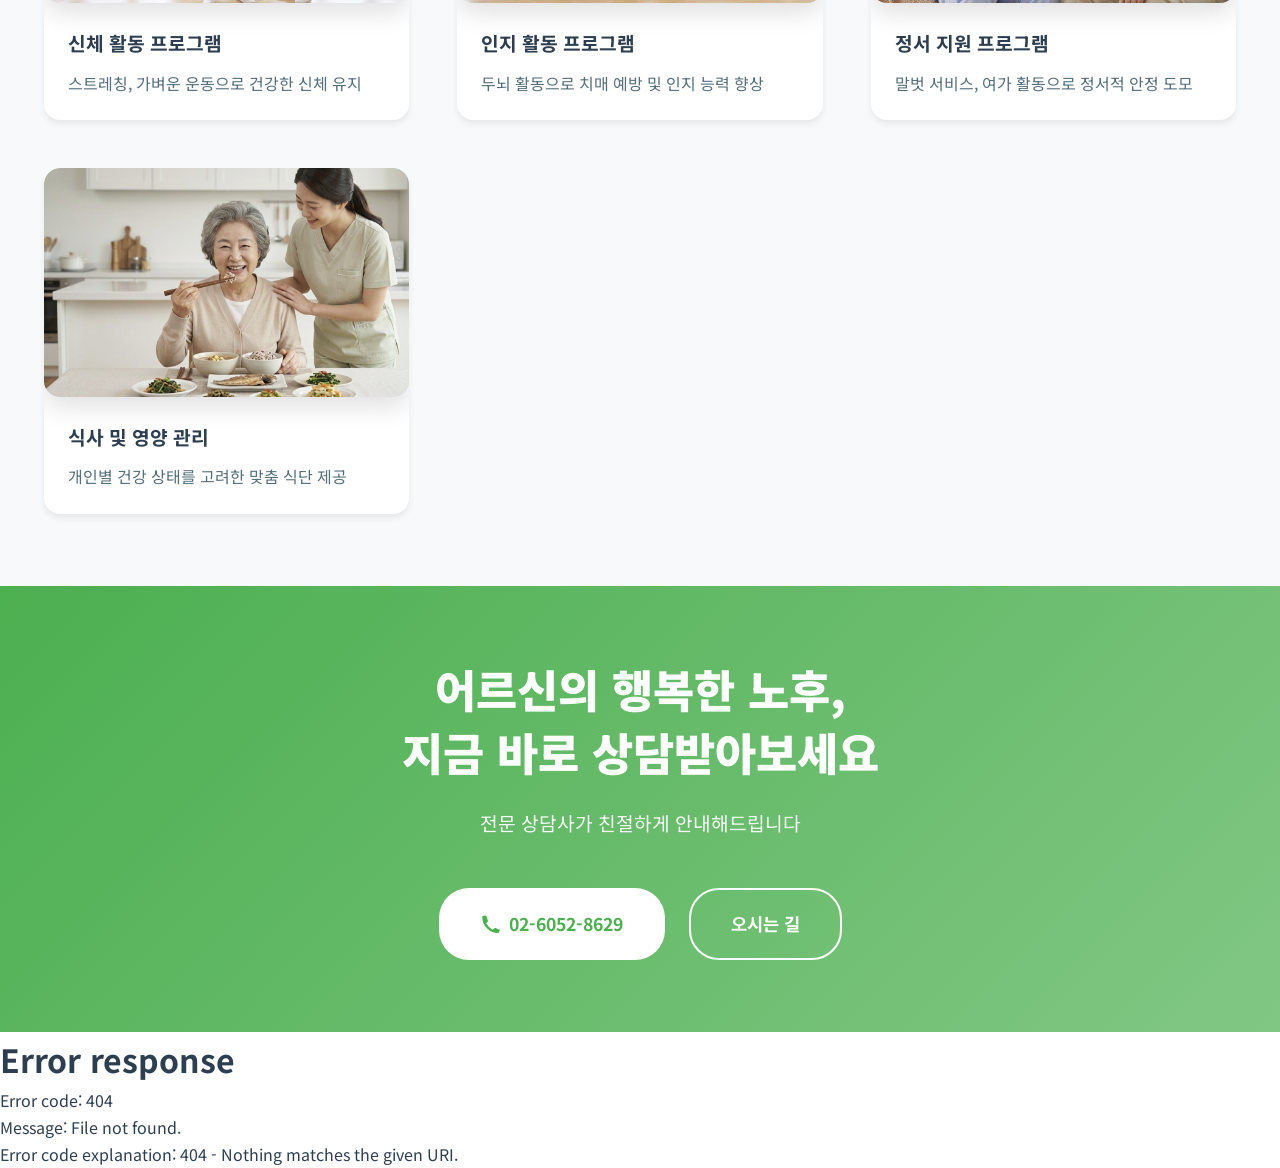
==== commit aca55b75: "todays work. end" ====
--- a/index.html
+++ b/index.html
@@ -83,7 +83,7 @@
 
                 <div class="service-card">
                     <div class="service-image ring-blue">
-                        <img src="images/index_03.jpeg" alt="보호자 안심 일상 보고">
+                        <img src="images/index_03_mod.jpeg" alt="보호자 안심 일상 보고">
                     </div>
                     <h3 class="service-title">보호자 안심 일상 보고</h3>
                     <p class="service-description">
@@ -107,7 +107,7 @@
                 <div class="why-image">
                     <div class="image-placeholder">
                         <!-- 여기에 요양보호사와 어르신이 함께 웃고 있는 이미지 -->
-                        <img src="images/why-us.jpg" alt="엄마사랑 재가복지센터를 선택해야 하는 이유" class="placeholder-img">
+                        <img src="images/why_01.jpeg" alt="엄마사랑 재가복지센터를 선택해야 하는 이유" class="placeholder-img">
                     </div>
                 </div>
                 <div class="why-text">
@@ -169,7 +169,7 @@
                 <div class="program-card">
                     <div class="program-image">
                         <div class="image-placeholder">
-                            <!-- 신체활동 이미지 -->
+                            <img src="images/program_01.jpeg" alt="신체 활동 프로그램">
                         </div>
                     </div>
                     <div class="program-content">
@@ -181,7 +181,7 @@
                 <div class="program-card">
                     <div class="program-image">
                         <div class="image-placeholder">
-                            <!-- 인지활동 이미지 -->
+                            <img src="images/program_02.jpeg" alt="인지 활동 프로그램">
                         </div>
                     </div>
                     <div class="program-content">
@@ -193,7 +193,7 @@
                 <div class="program-card">
                     <div class="program-image">
                         <div class="image-placeholder">
-                            <!-- 정서지원 이미지 -->
+                            <img src="images/program_03.jpeg" alt="정서 지원 프로그램">
                         </div>
                     </div>
                     <div class="program-content">
@@ -205,7 +205,7 @@
                 <div class="program-card">
                     <div class="program-image">
                         <div class="image-placeholder">
-                            <!-- 식사지원 이미지 -->
+                            <img src="images/program_04.jpeg" alt="식사 및 영양 관리">
                         </div>
                     </div>
                     <div class="program-content">
--- a/css/styles.css
+++ b/css/styles.css
@@ -128,7 +128,7 @@
 
 .nav-menu {
     display: flex;
-    gap: 2rem;
+    gap: 1.5rem;
 }
 
 .nav-link {
@@ -138,27 +138,12 @@
     padding: 0.5rem 1rem;
     border-radius: var(--border-radius);
     position: relative;
-}
-
-.nav-link::after {
-    content: '';
-    position: absolute;
-    bottom: 0;
-    left: 50%;
-    transform: translateX(-50%) scaleX(0);
-    width: 80%;
-    height: 3px;
-    background: var(--gradient-primary);
-    border-radius: 2px;
-    transition: transform 0.3s ease;
+    white-space: nowrap;       /* 메뉴 글자 줄바꿈 방지 (예: '장기요양등급 안내') */
+    flex-shrink: 0;            /* flex 컨테이너 안에서 축소 금지 */
 }
 
 .nav-link:hover, .nav-link.active {
     color: var(--primary-color);
-}
-
-.nav-link:hover::after, .nav-link.active::after {
-    transform: translateX(-50%) scaleX(1);
 }
 
 /* 모바일 메뉴 토글 */
@@ -176,6 +161,39 @@
     background: var(--text-dark);
     border-radius: 2px;
     transition: var(--transition);
+}
+
+/* ========================================
+   우측 고정 책갈피 (네이버 블로그 링크)
+   - 스크롤해도 따라옴, 모든 페이지 공통
+   ======================================== */
+.blog-bookmark {
+    position: fixed;
+    top: 180px;
+    right: 0;
+    z-index: 900;
+    transition: transform 0.25s ease;
+}
+
+.blog-bookmark img {
+    display: block;
+    width: 140px;             /* 원본 390px → 데스크탑 표시 폭 */
+    height: auto;
+    box-shadow: -3px 4px 12px rgba(0, 0, 0, 0.15);
+}
+
+.blog-bookmark:hover {
+    transform: translateX(-6px);   /* 호버 시 살짝 왼쪽으로 빠져나옴 */
+}
+
+@media (max-width: 921px) {
+    .blog-bookmark { top: 150px; }
+    .blog-bookmark img { width: 110px; }
+}
+
+@media (max-width: 544px) {
+    .blog-bookmark { top: 130px; }
+    .blog-bookmark img { width: 90px; }
 }
 
 /* ========================================
@@ -517,6 +535,10 @@
     position: relative;
 }
 
+.why-image .image-placeholder {
+    aspect-ratio: 1367 / 1278;
+}
+
 .image-placeholder {
     width: 100%;
     aspect-ratio: 4/3;
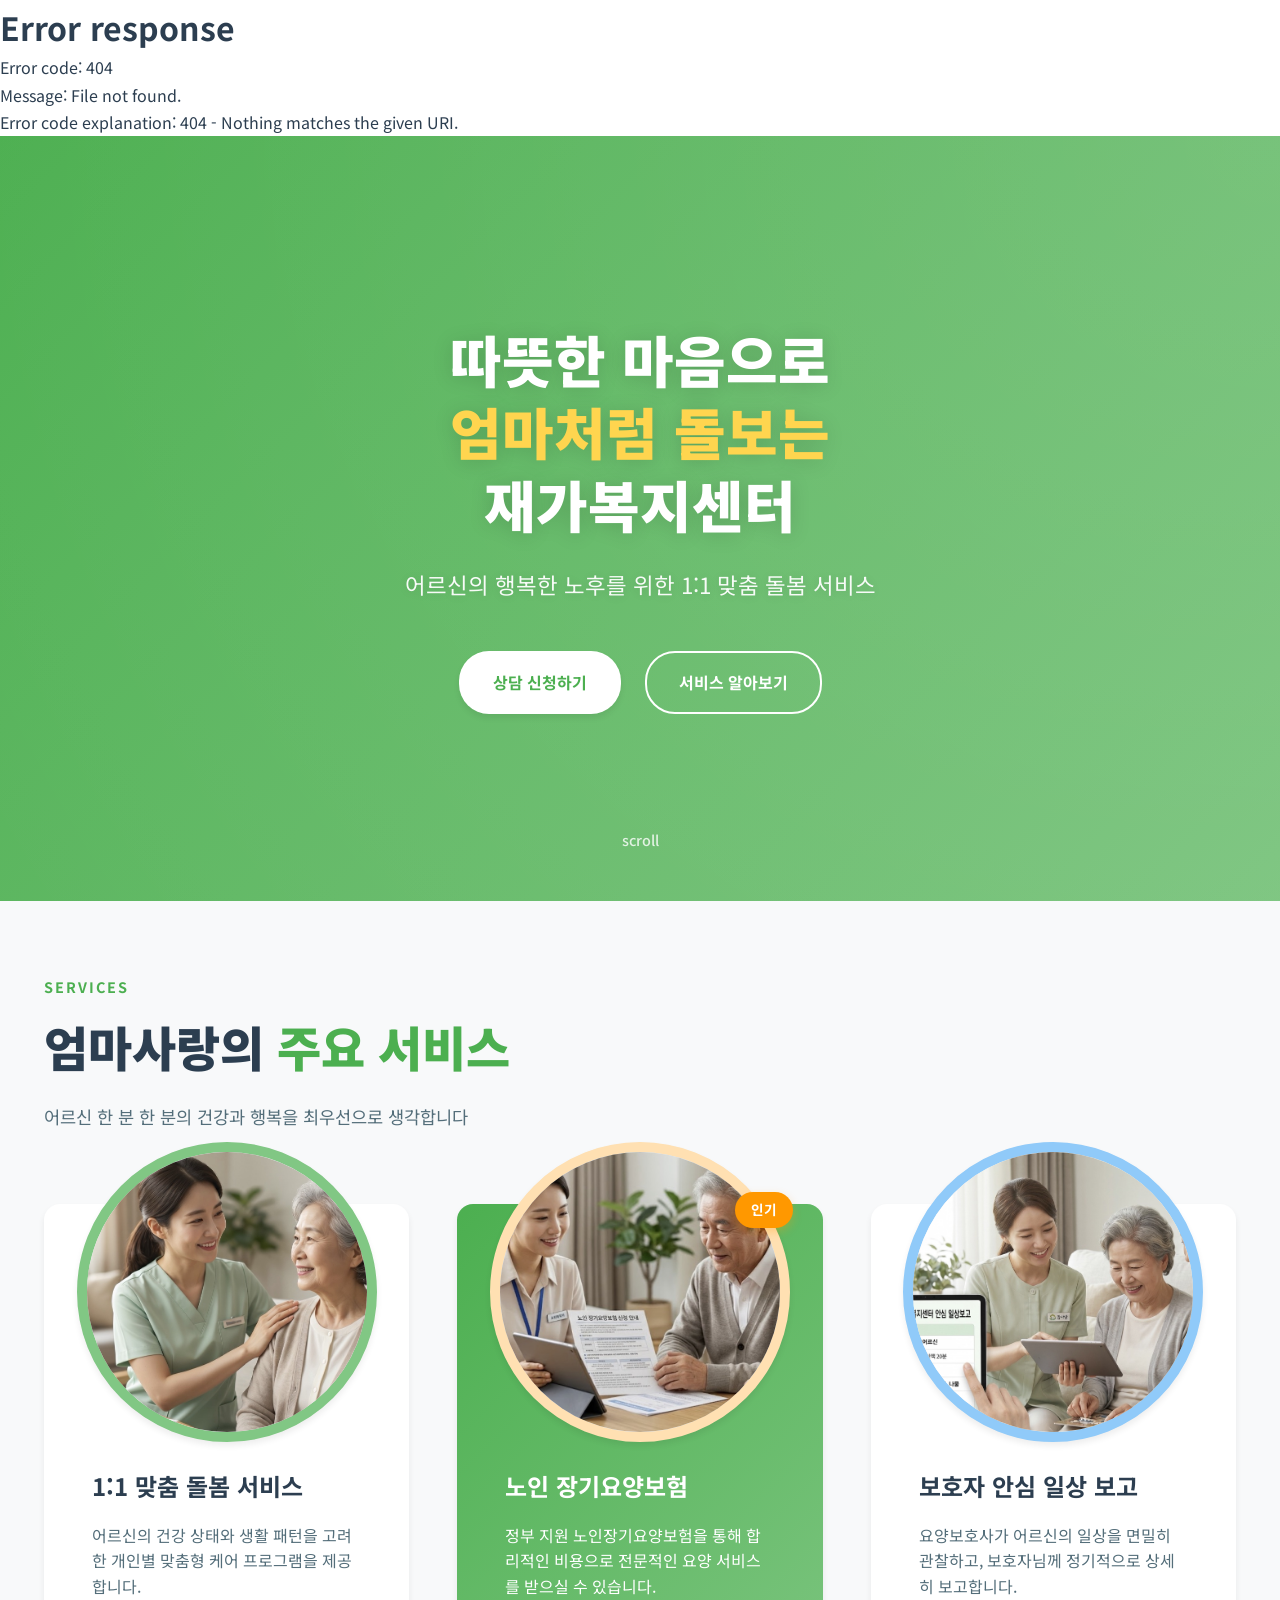
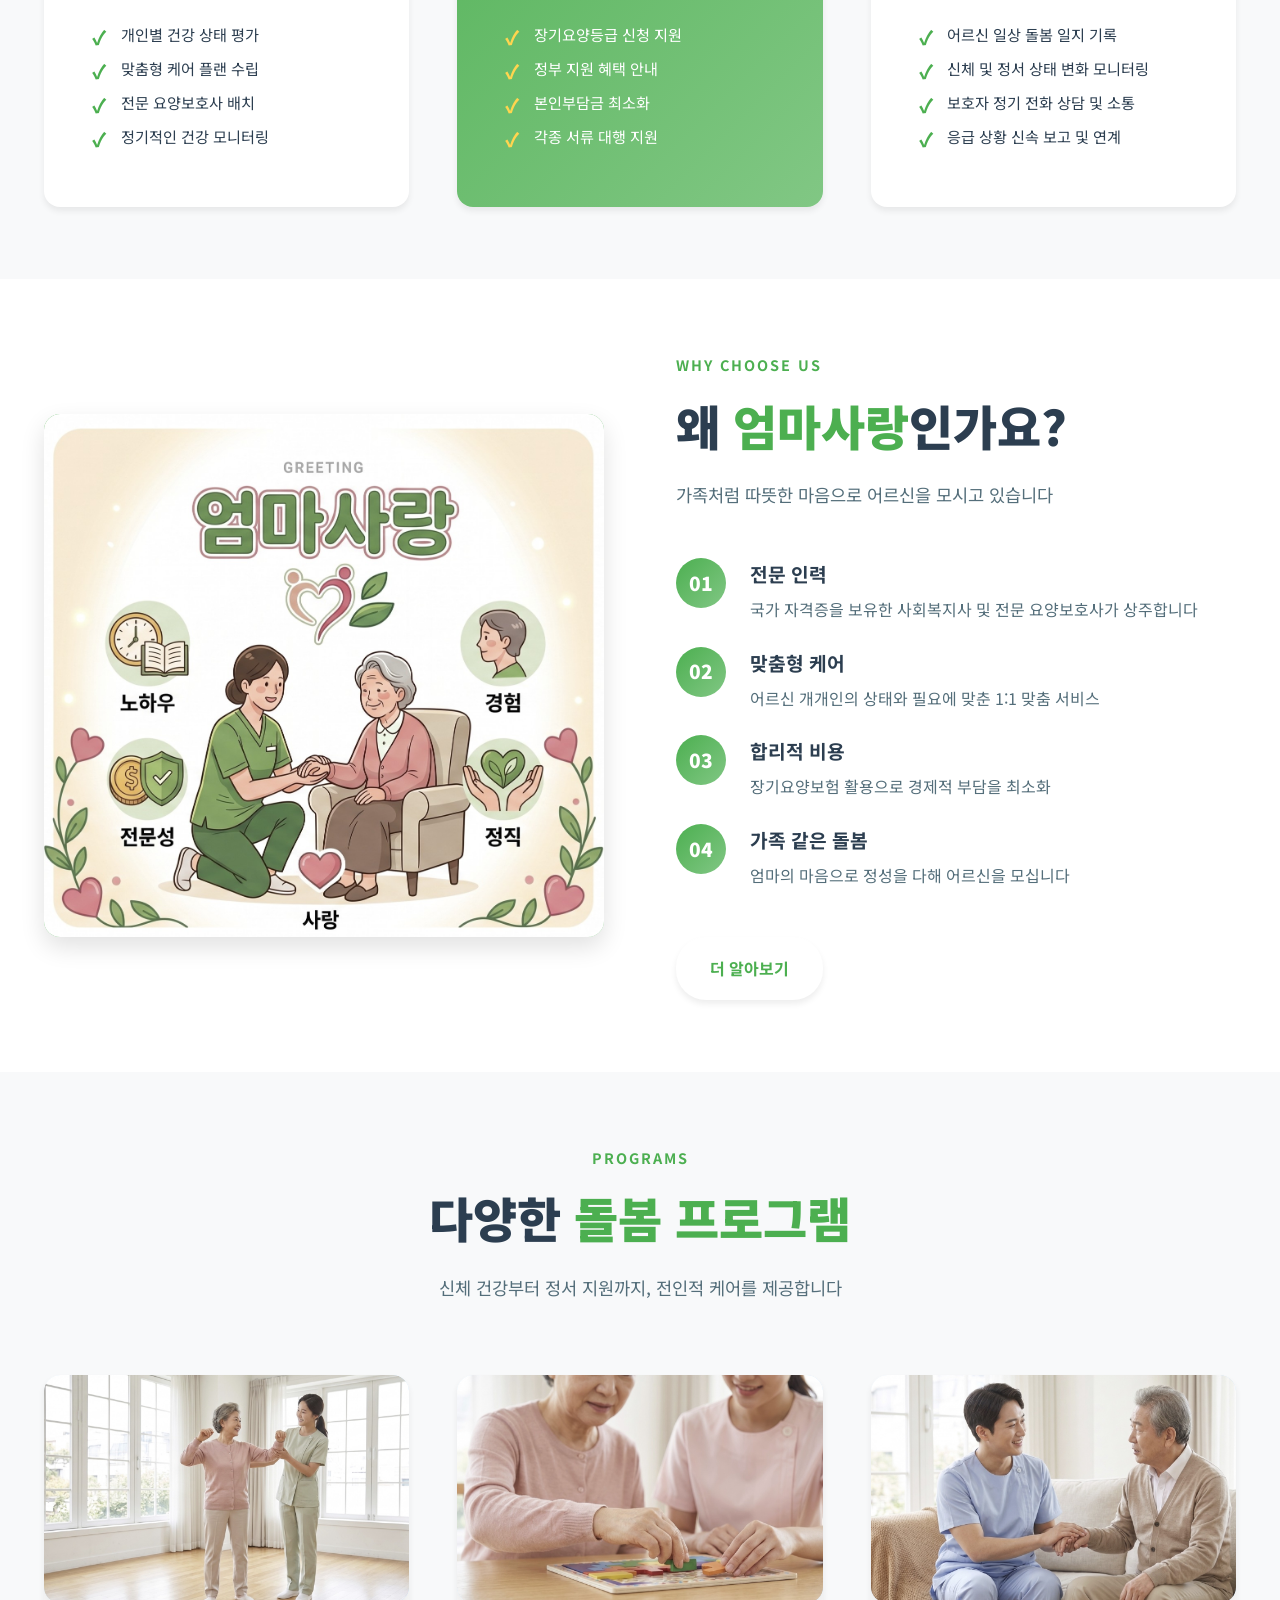
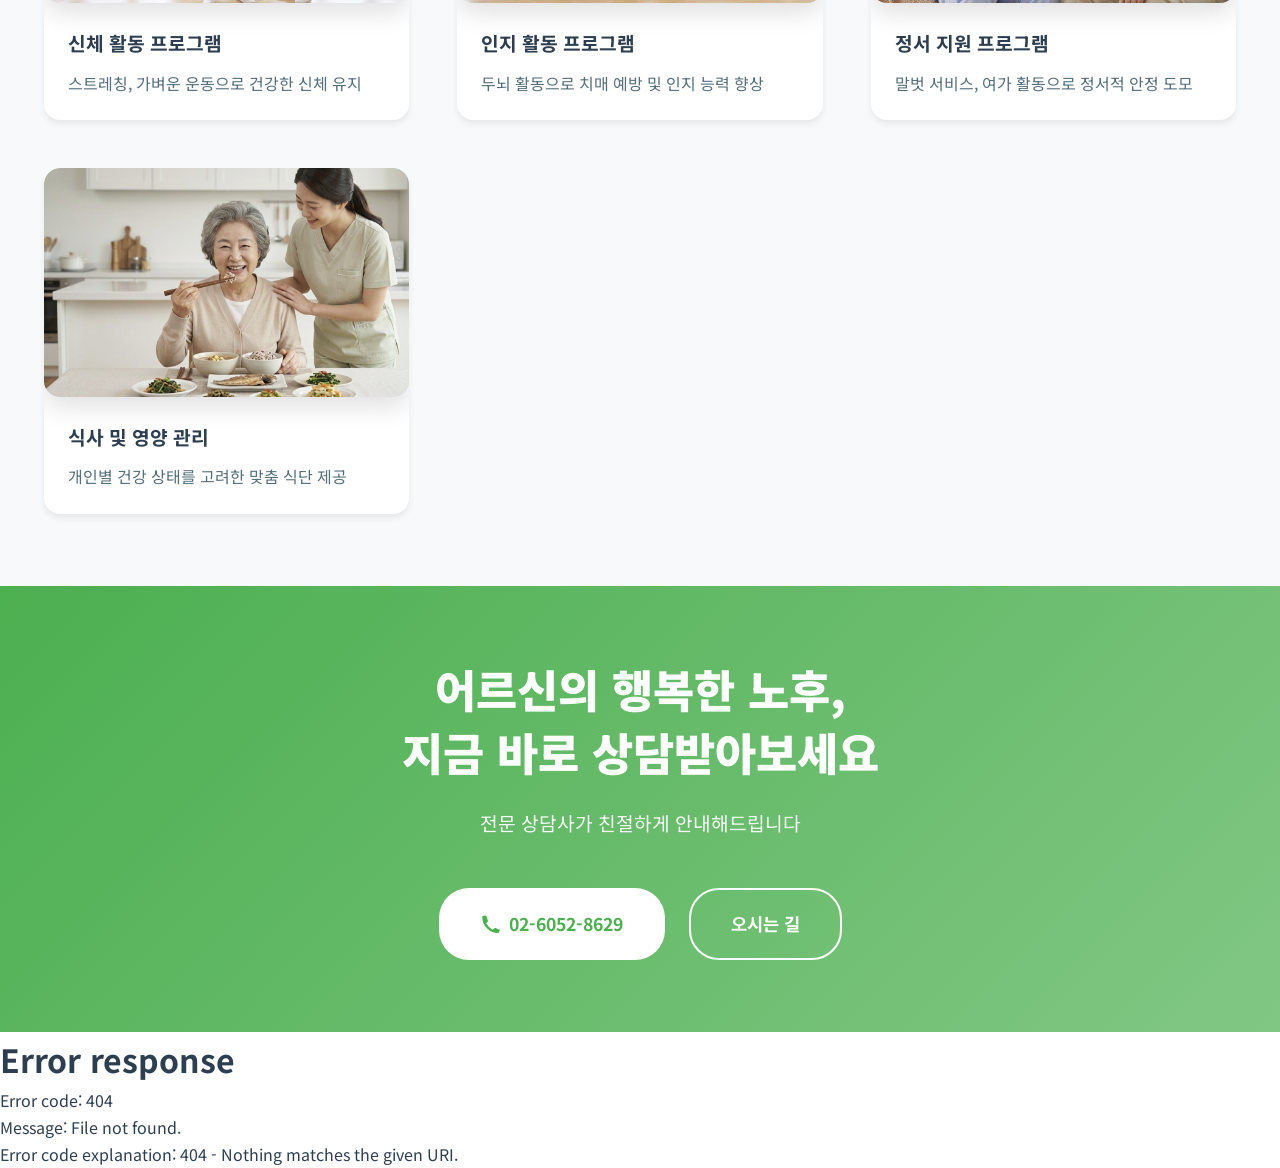
==== commit ea83a601: "work_2 complete" ====
--- a/index.html
+++ b/index.html
@@ -114,7 +114,7 @@
                     <span class="section-label">Why Choose Us</span>
                     <h2 class="section-title">왜 <span class="highlight">엄마사랑</span>인가요?</h2>
                     <p class="section-description">
-                        10년 이상의 노하우와 따뜻한 마음으로 어르신을 모시고 있습니다
+                        가족처럼 따뜻한 마음으로 어르신을 모시고 있습니다
                     </p>
 
                     <div class="why-features">
@@ -122,7 +122,7 @@
                             <div class="feature-number">01</div>
                             <div class="feature-content">
                                 <h4>전문 인력</h4>
-                                <p>국가 자격증을 보유한 전문 요양보호사와 간호사가 상주합니다</p>
+                                <p>국가 자격증을 보유한 사회복지사 및 전문 요양보호사가 상주합니다</p>
                             </div>
                         </div>
                         <div class="why-feature">
--- a/css/styles.css
+++ b/css/styles.css
@@ -96,6 +96,11 @@
     padding: 0 var(--spacing-md);
 }
 
+/* 모바일 전용 줄바꿈: 기본(PC)에서는 숨김 → 모바일 미디어쿼리에서만 활성화 */
+.mobile-br {
+    display: none;
+}
+
 /* ========================================
    헤더
    ======================================== */
@@ -115,6 +120,13 @@
     padding: 1.2rem 0;
 }
 
+/* 로고 + (모바일) 블로그 버튼을 왼쪽에 묶어두는 래퍼 */
+.header-left {
+    display: flex;
+    align-items: center;
+    gap: 0.8rem;
+}
+
 .logo-image {
     height: 80px;
     width: auto;
@@ -124,6 +136,38 @@
 .main-nav {
     display: flex;
     align-items: center;
+}
+
+/* ========================================
+   네이버 블로그 버튼 (이미지 링크)
+   - PC: 메뉴 오른쪽 끝(.blog-link-pc)
+   - 모바일: 로고 오른쪽(.blog-link-mobile)
+   ======================================== */
+.blog-link {
+    display: inline-flex;
+    align-items: center;
+    flex-shrink: 0;
+    transition: transform 0.2s ease;
+}
+
+.blog-link img {
+    display: block;
+    height: 40px;
+    width: auto;
+    border-radius: 6px;
+}
+
+.blog-link:hover {
+    transform: scale(1.08);
+}
+
+.blog-link-pc {
+    margin-left: 0.6rem;     /* 마지막 메뉴와 살짝 간격 */
+}
+
+/* 모바일 전용 버튼은 PC에서 숨김 (반응형에서 다시 켬) */
+.blog-link-mobile {
+    display: none;
 }
 
 .nav-menu {
@@ -161,39 +205,6 @@
     background: var(--text-dark);
     border-radius: 2px;
     transition: var(--transition);
-}
-
-/* ========================================
-   우측 고정 책갈피 (네이버 블로그 링크)
-   - 스크롤해도 따라옴, 모든 페이지 공통
-   ======================================== */
-.blog-bookmark {
-    position: fixed;
-    top: 180px;
-    right: 0;
-    z-index: 900;
-    transition: transform 0.25s ease;
-}
-
-.blog-bookmark img {
-    display: block;
-    width: 140px;             /* 원본 390px → 데스크탑 표시 폭 */
-    height: auto;
-    box-shadow: -3px 4px 12px rgba(0, 0, 0, 0.15);
-}
-
-.blog-bookmark:hover {
-    transform: translateX(-6px);   /* 호버 시 살짝 왼쪽으로 빠져나옴 */
-}
-
-@media (max-width: 921px) {
-    .blog-bookmark { top: 150px; }
-    .blog-bookmark img { width: 110px; }
-}
-
-@media (max-width: 544px) {
-    .blog-bookmark { top: 130px; }
-    .blog-bookmark img { width: 90px; }
 }
 
 /* ========================================
@@ -740,6 +751,60 @@
         display: none;
     }
 
+    /* 메뉴는 햄버거 안으로 들어가므로 PC 블로그 버튼은 숨기고,
+       로고 옆 모바일 블로그 버튼을 노출 */
+    .blog-link-pc {
+        display: none;
+    }
+    .blog-link-mobile {
+        display: inline-flex;
+    }
+
+    /* 모바일에서 끝 글자('다')만 줄바꿈되는 것 방지 → 한 줄 + 화면 폭에 맞춰 자동 축소
+       문구 실측 폭 ≈ 23em → (화면폭 - 좌우여백)을 24로 나눠 항상 한 줄에 들어가게 함 */
+    .services-section .section-description {
+        white-space: nowrap;
+        font-size: min(1.1rem, calc((100vw - 40px) / 24));
+    }
+
+    /* 모바일 전용 줄바꿈 활성화 */
+    .mobile-br {
+        display: inline;
+    }
+
+    /* 페이지 히어로 부제목: 줄이 길어지면 글자 중간이 아닌 단어 단위로 줄바꿈 */
+    .page-hero p {
+        word-break: keep-all;
+    }
+
+    /* 홈 주요서비스: 카드 위로 돌출되는 원형 사진이 섹션 제목을 가리지 않도록 그리드를 아래로 내림 */
+    .services-grid {
+        margin-top: 105px;
+    }
+
+    /* 햄버거 클릭 시(.active) 헤더 아래로 펼쳐지는 드롭다운 */
+    .nav-menu.active {
+        display: flex;
+        flex-direction: column;
+        gap: 0;
+        position: absolute;
+        top: 100%;
+        left: 0;
+        right: 0;
+        background: var(--bg-white);
+        box-shadow: 0 8px 16px rgba(0, 0, 0, 0.1);
+        border-top: 1px solid var(--bg-gray);
+        padding: var(--spacing-sm) 0;
+    }
+    .nav-menu.active li {
+        width: 100%;
+    }
+    .nav-menu.active .nav-link {
+        display: block;
+        padding: 0.9rem var(--spacing-md);
+        border-radius: 0;
+    }
+
     .mobile-menu-toggle {
         display: flex;
     }
@@ -777,6 +842,10 @@
 
     .logo-image {
         height: 60px;
+    }
+
+    .blog-link img {
+        height: 34px;
     }
 
     .hero {
@@ -811,6 +880,7 @@
     .services-grid {
         grid-template-columns: 1fr;
         gap: var(--spacing-md);
+        margin-top: 75px;
     }
 
     .why-features {
@@ -830,6 +900,13 @@
     .cta-buttons {
         flex-direction: column;
         width: 100%;
+    }
+
+    /* 모바일: '어떤 서비스가 궁금하신가요?' 처럼 한 줄 유지가 필요한 CTA 제목
+       (줄바꿈 방지 + 화면 폭에 맞춰 폰트 축소) */
+    .cta-title.cta-oneline {
+        white-space: nowrap;
+        font-size: min(2rem, calc((100vw - 36px) / 13));
     }
 }
 
